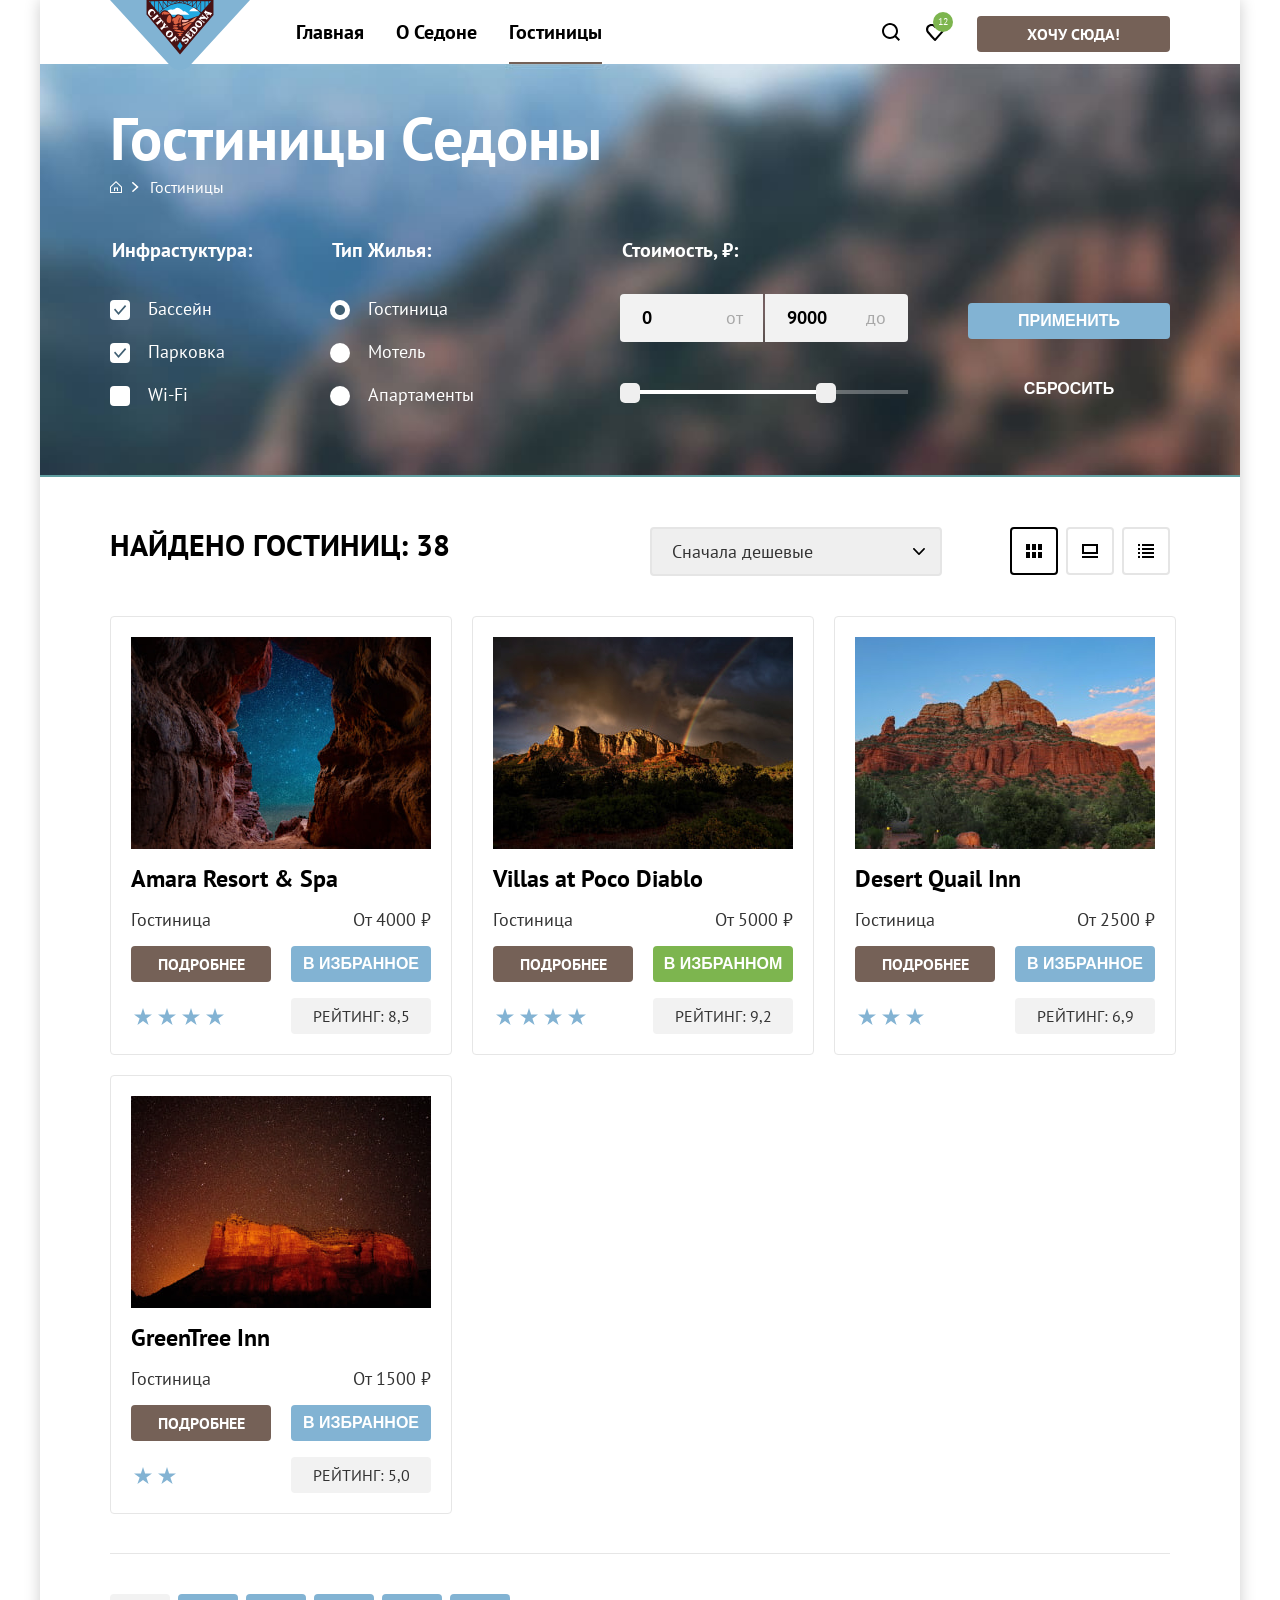
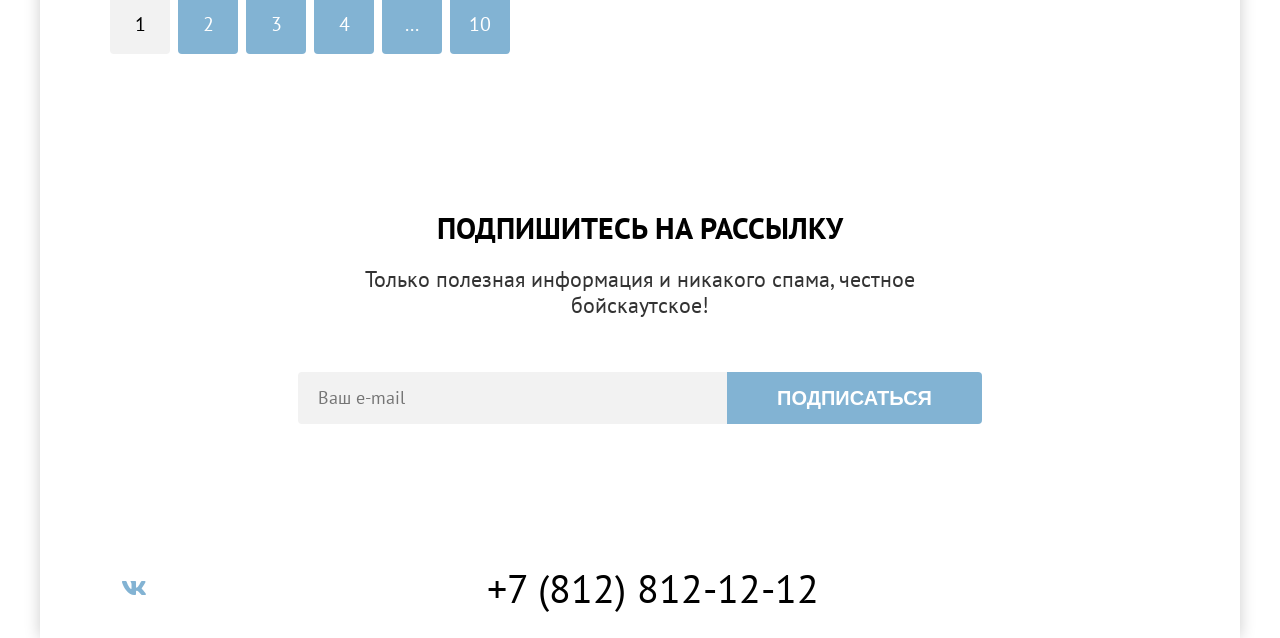
==== catalog.html @ f4a817c4 "Добавляет fav иконку" ====
<!DOCTYPE html>
<html lang="ru">

  <head>
    <meta charset="UTF-8">
    <title>Каталог гостиниц</title>
    <link rel="icon" href="favicon-32x32.png" sizes="32x32">
    <link rel="stylesheet" href="styles/styles.css">
  </head>

  <body class="page">
    <div class="page-container">
      <header class="page-header" data-test="header">
        <a class="page-header__logo-link" href="index.html">
          <img class="page-header__logo-img" src="images/logos/sedona.svg" width="140" height="70" alt="Логотип города Седона">
        </a>

        <nav class="navigation">
          <ul class="list navigation__list">
            <li class="navigation__item">
              <a class="navigation__link" href="index.html">Главная</a>
            </li>
            <li class="navigation__item">
              <a class="navigation__link" href="#">О Седоне</a>
            </li>
            <li class="navigation__item">
              <a class="navigation__link navigation__link--current" href="catalog.html" aria-current="page">Гостиницы</a>
            </li>
          </ul>

          <ul class="list navigation-user__list">
            <li class="navigation-user__item">
              <a class="navigation-user__link navigation-user__link--search" href="#">
                <span class="visually-hidden">Поиск</span>
              </a>
            </li>
            <li class="navigation-user__item">
              <a class="navigation-user__link navigation-user__link--favorites" href="#">
                <span class="visually-hidden">Гостиниц в избранном</span>
                <span class="likes-counter">12</span>
              </a>
            </li>
            <li class="navigation-user__item">
              <a class="btn" href="#">Хочу сюда!</a>
            </li>
          </ul>
        </nav>
      </header>

      <main class="main-container main-inner" data-test="main">
        <section class="hotels-filter" data-test="filter">
          <header class="inner-header">
            <h1 class="inner-header__title">Гостиницы Седоны</h1>
            <nav class="inner-header__nav breadcrumbs">
              <ol class="list breadcrumbs__list">
                <li class="breadcrumbs__item">
                  <a class="breadcrumbs__link breadcrumbs--home" href="index.html">
                    <span class="visually-hidden">Главная</span>
                  </a>
                </li>
                <li class="breadcrumbs__item">
                  <a class="breadcrumbs__link breadcrumbs--catalog">Гостиницы
                  </a>
                </li>
              </ol>
            </nav>
          </header>

          <h2 class="visually-hidden">Фильтр гостиниц</h2>
          <form class="filter-form filter" action="https://echo.htmlacademy.ru" method="get">
            <fieldset class="filter-group amenities">
              <legend class="filter-group__title">Инфрастуктура:</legend>
              <ul class="list filter-group__list">
                <li class="filter-group__item">
                  <input class="filter-group__checkbox" type="checkbox" name="pool" id="pool" checked>
                  <label class="filter-group__label" for="pool">Бассейн</label>
                </li>
                <li class="filter-group__item">
                  <input class="filter-group__checkbox" type="checkbox" name="parking" id="parking" checked>
                  <label class="filter-group__label" for="parking">Парковка</label>
                </li>
                <li class="filter-group__item">
                  <input class="filter-group__checkbox" type="checkbox" name="wi-fi" id="wi-fi">
                  <label class="filter-group__label" for="wi-fi">Wi-Fi</label>
                </li>
              </ul>
            </fieldset>
            <fieldset class="filter-group housing">
              <legend class="filter-group__title">Тип Жилья:</legend>
              <ul class="list filter-group__list">
                <li class="filter-group__item">
                  <input class="filter-group__radio" type="radio" name="housing-type" id="hotel" value="hotel" checked>
                  <label class="filter-group__label" for="hotel">Гостиница</label>
                </li>
                <li class="filter-group__item">
                  <input class="filter-group__radio" type="radio" name="housing-type" id="motel" value="motel">
                  <label class="filter-group__label" for="motel">Мотель</label>
                </li>
                <li class="filter-group__item">
                  <input class="filter-group__radio" type="radio" name="housing-type" id="apartment" value="apartment">
                  <label class="filter-group__label" for="apartment">Апартаменты</label>
                </li>
              </ul>
            </fieldset>
            <fieldset class="filter-group price">
              <legend class="filter-group__title">Стоимость, ₽:</legend>
              <div class="filter-group__control price-control">
                <div class="price-control__from price-control__field">
                  <label class="price-control__label" for="min-price">От</label>
                  <input class="price-control__input" type="number" name="min-price" id="min-price" placeholder="0" value="0">
                </div>
                <div class="price-control__to price-control__field">
                  <label class="price-control__label" for="max-price">До</label>
                  <input class="price-control__input" type="number" name="max-price" id="max-price" placeholder="9000" value="9000">
                </div>
              </div>
              <div class="price__slider slider">
                <div class="slider__range"></div>
                <button class="slider__thumb slider__thumb--min" type="button" role="slider" aria-valuemin="0" aria-valuemax="10000" aria-valuenow="0" aria-label="Минимальная цена"></button>
                <button class="slider__thumb slider__thumb--max" type="button" role="slider" aria-valuemin="0" aria-valuemax="10000" aria-valuenow="9000" aria-label="Максимальная цена"></button>
              </div>
            </fieldset>
            <div class="filter__btns">
              <button class="btn btn--secondary" type="submit">Применить</button>
              <button class="btn btn--tertiary" type="reset">Сбросить</button>
            </div>
          </form>
        </section>

        <section class="catalog" data-test="catalog">
          <div class="catalog__sort sort">
            <h2 class="section-title sort__title">Найдено гостиниц:
              <span class="sort__title-number">38</span>
            </h2>
            <select class="sort__select" name="price-select" id="price-select" aria-label="Сортировка">
              <option class="sort__option" value="min-to-max" selected>Сначала дешевые</option>
              <option class="sort__option" value="max-to-min">Сначала дорогие</option>
              <option class="sort__option" value="popular">По популярности</option>
            </select>
            <ul class="list sort__view-list">
              <li class="sort__view-item">
                <a class="sort__view-link sort__view-link--tile sort__view-link--active" href="catalog.html?view=tile" aria-current="page">
                  <span class="visually-hidden">Плитками</span>
                </a>
              </li>
              <li class="sort__view-item">
                <a class="sort__view-link sort__view-link--card" href="catalog.html?view=card">
                  <span class="visually-hidden">По одной</span>
                </a>
              </li>
              <li class="sort__view-item">
                <a class="sort__view-link sort__view-link--list" href="catalog.html?view=list">
                  <span class="visually-hidden">Списком</span>
                </a>
              </li>
            </ul>
          </div>

          <ul class="list catalog__list">
            <li class="catalog__item card">
              <a class="card__image-link" href="#" tabindex="-1">
                <img class="card__image" src="images/photos/amara-resort-and-spa.jpg" width="300" height="212" alt="Вид на звездное небо из каньона">
              </a>
              <a class="card__title-link" href="#">
                <h3 class="section-subtitle card__title">Amara Resort & Spa</h3>
              </a>
              <p class="card__housing-type">Гостиница</p>
              <p class="card__price">От 4000 ₽</p>
              <a class="btn" href="#">Подробнее</a>
              <button class="btn btn--secondary" type="button">В избранное</button>
              <p class="card__stars four-stars">
                <span class="visually-hidden">4 звезды</span>
              </p>
              <p class="card__rating btn">Рейтинг:
                <span class="card__rating-value">8,5</span>
              </p>

            </li>
            <li class="catalog__item card">
              <a class="card__image-link" href="#" tabindex="-1">
                <img class="card__image" src="images/photos/villas-at-poco-diablo.jpg" width="300" height="212" alt="Вид на каньон на фоне грозовой тучи и радуги">
              </a>
              <a class="card__title-link" href="#">
                <h3 class="section-subtitle card__title">Villas at Poco Diablo</h3>
              </a>
              <p class="card__housing-type">Гостиница</p>
              <p class="card__price">От 5000 ₽</p>
              <a class="btn" href="#">Подробнее</a>
              <button class="btn btn--fourth" type="button">В избранном</button>
              <p class="card__stars four-stars">
                <span class="visually-hidden">4 звезды</span>
              </p>
              <p class="card__rating btn">Рейтинг:
                <span class="card__rating-value">9,2</span>
              </p>

            </li>
            <li class="catalog__item card">
              <a class="card__image-link" href="#" tabindex="-1">
                <img class="card__image" src="images/photos/desert-quail-inn.jpg" width="300" height="212" alt="Вид на каньон на закате">
              </a>
              <a class="card__title-link" href="#">
                <h3 class="section-subtitle card__title">Desert Quail Inn</h3>
              </a>
              <p class="card__housing-type">Гостиница</p>
              <p class="card__price">От 2500 ₽</p>
              <a class="btn" href="#">Подробнее</a>
              <button class="btn btn--secondary" type="button">В избранное</button>
              <p class="card__stars three-stars">
                <span class="visually-hidden">3 звезды</span>
              </p>
              <p class="card__rating btn">Рейтинг:
                <span class="card__rating-value">6,9</span>
              </p>

            </li>
            <li class="catalog__item card">
              <a class="card__image-link" href="#" tabindex="-1">
                <img class="card__image" src="images/photos/greentree-inn.jpg" width="300" height="212" alt="Вид на каньон на фоне звездного неба">
              </a>
              <a class="card__title-link" href="#">
                <h3 class="section-subtitle card__title">GreenTree Inn</h3>
              </a>
              <p class="card__housing-type">Гостиница</p>
              <p class="card__price">От 1500 ₽</p>
              <a class="btn" href="#">Подробнее</a>
              <button class="btn btn--secondary" type="button">В избранное</button>
              <p class="card__stars two-stars">
                <span class="visually-hidden">2 звезды</span>
              </p>
              <p class="card__rating btn">Рейтинг:
                <span class="card__rating-value">5,0</span>
              </p>
            </li>
          </ul>

          <nav class="pagination" aria-label="Пагинация">
            <ul class="list pagination__list">
              <li class="pagination__item">
                <a class="pagination__link pagination__link--current">1</a>
              </li>
              <li class="pagination__item">
                <a class="pagination__link" href="#">2</a>
              </li>
              <li class="pagination__item">
                <a class="pagination__link" href="#">3</a>
              </li>
              <li class="pagination__item">
                <a class="pagination__link" href="#">4</a>
              </li>
              <li class="pagination__item">
                <a class="pagination__link" href="#">...</a>
              </li>
              <li class="pagination__item">
                <a class="pagination__link" href="#">10</a>
              </li>
            </ul>
          </nav>
        </section>

        <section class=" subscription" data-test="subscribe">
          <h2 class="section-title subscription__title subscription__title--inner">Подпишитесь на рассылку</h2>
          <p class="section-description subscription__description subscription__description--inner">Только полезная информация и никакого спама, честное бойскаутское!</p>
          <form class="subscription__form" action="https://echo.htmlacademy.ru/" method="post">
            <label class="visually-hidden" for="email">Введите ваш e-mail</label>
            <input class="subscription__input" type="email" name="email" id="email" placeholder="Ваш e-mail" required>
            <button class="subscription__btn btn btn--secondary" type="submit">Подписаться</button>
          </form>
        </section>
      </main>

      <footer class="page-footer" data-test="footer">
        <ul class="list socials__list">
          <li class="socials__item">
            <a class="socials__link socials__link--vk" href="https://vk.com/htmlacademy" target="_blank" rel="noopener noreferrer">
              <span class="visually-hidden">Вконтакте</span>
            </a>
          </li>
          <li class="socials__item">
            <a class="socials__link socials__link--telegram" href="https://t.me/htmlacademy" target="_blank" rel="noopener noreferrer">
              <span class="visually-hidden">Телеграм</span>
            </a>
          </li>
          <li class="socials__item">
            <a class="socials__link socials__link--youtube" href="https://www.youtube.com/user/htmlacademyru" target="_blank" rel="noopener noreferrer">
              <span class="visually-hidden">YouTube</span>
            </a>
          </li>
        </ul>

        <a class="page-footer__tel-link" href="tel:+78128121212">
          <span class="visually-hidden">Позвоните нам!</span>+7 (812) 812-12-12
        </a>

        <a class="page-footer__academy-link" href="https://htmlacademy.ru/intensive/htmlcss" target="_blank" rel="noopener noreferrer">
          <span class="visually-hidden">Сделано в html academy</span>
        </a>
      </footer>
    </div>
  </body>

</html>
---- styles/styles.css ----
@font-face {
  font-family: "PT Sans";
  src: url("../fonts/ptsans-400.woff2") format("woff2");
  font-style: normal;
  font-weight: 400;
  font-display: swap;
}

@font-face {
  font-family: "PT Sans";
  src: url("../fonts/ptsans-700.woff2") format("woff2");
  font-style: normal;
  font-weight: 700;
  font-display: swap;
}

:root {
  --font-family: "PT Sans", Arial,sans-serif;
	--texts-second: #333333;
	--texts-error: #ff5757;
	--texts-hover: #756157;
	--texts-active: rgba(117, 97, 87, 0.3);
	--texts-texts-basic: #000000;
	--texts-background-default: #ffffff;
	--texts-background-small: rgba(255, 255, 255, 0.3);
	--texts-background-hover: rgba(255, 255, 255, 0.6);
	--texts-background-active: rgba(255, 255, 255, 0.3);
	--buttons-basic: #756157;
	--buttons-second: #82b3d3;
	--buttons-select: #7db54f;
	--buttons-disabled: #e5e5e5;
	--buttons-brown-hover: #615048;
	--buttons-blue-hover: #68a2ca;
	--buttons-green-hover: #6c9e42;
	--background-basic-1: #ffffff;
	--background-basic-2: rgba(0, 0, 0, 0.3);
	--background-basic-3: #82b3d3;
	--background-second-1: rgba(131, 179, 211, 0.12);
	--background-second-2: rgba(131, 179, 211, 0.2);
	--icons-basic: #000000;
	--icons-second: #83b3d3;
	--icons-text: #7db54f;
	--icons-hover: #756157;
	--icons-active: rgba(117, 97, 87, 0.3);
	--icons-second-hover: #68a2ca;
	--icons-second-active: rgba(104, 162, 202, 0.3);
	--forms-inputs: #3f5e72;
	--forms-elements-1: #e5e5e5;
	--forms-elements-2: #f2f2f2;
}

*,
*::before,
*::after {
  box-sizing: border-box;
}

img {
  max-width: 100%;
  height: auto;
  object-fit: contain;
}

.page {
  margin: 0;
  font-family: var(--font-family);
  font-weight: 400;
  font-size: 22px;
  line-height: 26px;
  color: var(--texts-texts-basic);


}

.visually-hidden {
  position: absolute;
  width: 1px;
  height: 1px;
  padding: 0;
  margin: -1px;
  overflow: hidden;
  clip: rect(0, 0, 0, 0);
  border: 0;
}

.page-container {
  width: 1200px;
  margin: 0 auto;
  display: flex;
  flex-direction: column;
  min-height: 100vh;
  box-shadow: 0 0 15px 0 rgba(0, 0, 0, 0.2);
  background: var(--texts-background-default);
}

.main-container {
  flex-grow: 1;
}

.btn {
  border-radius: 4px;
  padding: 8px 50px;
  font-weight: 700;
  font-size: 16px;
  line-height: 20px;
  text-transform: uppercase;
  text-decoration: none;
  border: none;
  cursor: pointer;

  color: var(--texts-background-default);
  background-color: var(--texts-hover);
}

.btn--popup,
.subscription__btn {
  font-size: 20px;
  line-height: 36px;
}

.subscription__btn,
.btn--secondary {
  background-color: var(--buttons-second);
}

.btn--tertiary {
  background-color: transparent;
}

.btn--fourth {
  background-color: var(--buttons-select);
}

.card__rating {
  background-color: var(--forms-elements-2);
  font-weight: 400;
  color: var(--texts-texts-basic)
}

.list {
  margin: 0;
  padding: 0;
  list-style: none;
}

.page-header {
  padding: 0 70px;
  display: flex;
}

.page-header__logo-link {
  margin-right: 30px;
  margin-bottom: -6px;
  z-index: 1;
}

.page-header__logo-img {
  display: block;
}

.navigation {
  display: flex;
  flex-grow: 1;
}

.navigation__list {
  display: flex;
  flex-wrap: wrap;
  max-width: 550px;
}

.navigation__link {
  display: block;
  font-weight: 700;
  font-size: 20px;
  line-height: 24px;
  color: var(--texts-texts-basic);
  text-transform: capitalize;
  text-decoration: none;
  padding: 20px 16px;
  position: relative;
}

.navigation__link--current::after {
  content: "";
  display: block;
  height: 2px;
  background-color: var(--icons-hover);
  left: 16px;
  right: 16px;
  position: absolute;
  bottom: 0;
}

.navigation-user__list {
  margin-left: auto;
  display: flex;
  flex-wrap: wrap;
  align-items: center;
}

.navigation-user__link {
  display: block;
  text-decoration: none;
  min-width: 44px;
  min-height: 64px;
  padding: 22px 12px;

  background-repeat: no-repeat;
  background-position: center;
}

.navigation-user__link--search {
  background-image: url("../images/icons/search.svg");
}

.navigation-user__link--favorites {
  background-image: url("../images/icons/favorite.svg");
  position: relative;
}

.likes-counter {
  font-size: 10px;
  line-height: 10px;
  color: var(--texts-background-default);
  background-color: var(--buttons-select);
  border-radius: 50%;
  padding: 5px;

  position:absolute;
  left: 45%;
  top: 12px;
}

.navigation-user__item .btn {
  margin-left: 20px;
}

.transition-text {
  padding: 69px 0;
  max-width: 795px;
  margin: 0 auto;
}

.section-title,
.section-description,
.section-subtitle,
.section-text,
.inner-header__title {
  margin: 0
}

.transition-text__title {
  margin-bottom: 25px;
}

.hero {
  background-image: url("../images/backgrounds/hero-divider.svg"), url("../images/backgrounds/hero.jpg");
  background-repeat: no-repeat, no-repeat;
  background-position: left bottom, left top;
  background-size: 100% auto, cover;
  background-color: #5f9ea0;

  padding: 51px 0 82px;
  text-align: center;
}

.section-title {
  font-size: 30px;
  line-height: 36px;
  text-align: center;
  text-transform: uppercase;
}

.section-description {
  text-align: center;
  color: var(--texts-second);
}

.section-subtitle {
font-size: 24px;
line-height: 28px;
text-align: center;
text-transform: uppercase;
}

.advantages__list {
  display: grid;
  grid-template-columns: repeat(3, 1fr);
  grid-template-rows: repeat(3, auto);
}

.advantages__item:not(.city-img) {
  display: flex;
  flex-direction: column;
  justify-content: space-between;
  align-items:center;
  max-height: 385px;
}

.advantages__title {
  margin-bottom: 32px;
  max-width: 175px;
}

.advantages__title::after {
  content: "";
  width: 60px;
  height: 2px;
  margin: 30px auto 0;
  display: block;
  background-color: var(--background-basic-2);
}

.advantages__wrapper--wide .advantages__title::after {
  background-color: var(--texts-background-small);
}

.advantages__item--nopic:nth-child(odd) {
  background-color: var(--background-second-1);
}

.advantages__item--nopic:nth-child(even) {
  background-color: var(--background-second-2);
}

.advantages__item:not(:has(.advantages__img)) {
  padding: 103px 85px
}

.advantages__img {
  display: block;
}

.city-img {
  grid-column: 2 / span 2;
}

.devils-bridge-img {
  grid-column: 1 / span 2;
  grid-row: 3;
}

.advantages__wrapper--wide {
  color: var(--texts-background-default);
  background-color: var(--buttons-second);
}

.service__wrapper {
  margin: 0 auto;
  padding: 64px 0;
  max-width: 500px;
}

.service__title--main {
  margin-bottom: 20px;
}

.service__title {
  margin-bottom: 30px;
}

.service__list {
  display: grid;
  grid-template-columns: repeat(3, 1fr);
}

.service__item {
  padding: 80px 85px;
  min-height: 385px;
  display: flex;
  flex-direction: column;
  justify-content: end;

  background-repeat: no-repeat;
  background-position: center 80px;
}

.service__item.housing {
  background-image: url("../images/icons/advantages-housing.svg");
}

.service__item.food {
  background-image: url("../images/icons/advantages-food.svg");
}

.service__item.gifts {
  background-image: url("../images/icons/advantages-gifts.svg");
}

.service__item:nth-child(odd) {
  background-color: var(--background-second-1);
}

.service__item:nth-child(even) {
  background-color: var(--texts-background-default);
}

.hotel-search {
  padding: 96px 304px;
  text-align: center;
}

.hotel-search__title {
  margin-bottom: 20px;
}

.hotel-search__description {
  margin-bottom: 54px;
}

.section-text {
  font-size: 18px;
  line-height: 21px;
  text-align: center;
  color: var(--texts-second);
}

 .section-text--wide {
  color: var(--texts-background-default);
 }

.subscription {
  padding: 96px 258px 104px;
  text-align: center;
}

.subscription__form {
  display: flex;
  justify-content: center;
}

.subscription--index {
  background-image: url("../images/backgrounds/subscribe.jpg");
  background-repeat: no-repeat;
  background-size: cover;
  background-color: #5f9ea0;
}

.subscription__title--index,
.subscription__description--index {
  color: var(--texts-background-default);
}

.subscription__title {
  margin-bottom: 20px;
}

.subscription__description {
  margin-bottom: 54px;
}

 .subscription__input {
  font-size: 18px;
  line-height: 24px;
  width: 452px;
  background-color: var(--forms-elements-2);
  border: none;
  border-radius: 4px 0 0 4px;
  padding: 14px 20px;
  font-family: inherit;
 }

.subscription__btn {
  border-radius: 0 4px 4px 0;
}

.page-footer {
  padding: 40px 70px 30px;
  display: flex;
  justify-content: space-between;
}

.socials__list {
  display: flex;
  flex-wrap: wrap;
  max-width: 250px;
}

.socials__link {
  display: block;
  min-width: 47px;
  min-height: 40px;
  padding: 0 10px;

  background-repeat: no-repeat;
  background-position: center;
}

.socials__link--vk {
  background-image:url("../images/icons/vk.svg");
}

.socials__link--telegram {
  background-image:url("../images/icons/telegram.svg");
}

.socials__link--youtube {
  background-image:url("../images/icons/youtube.svg");
}

 .page-footer__tel-link {
  font-size: 40px;
  line-height: 40px;
  text-align: center;
  text-transform: uppercase;
  text-decoration: none;
  color: var(--texts-texts-basic);
 }

.page-footer__academy-link {
  background-image: url("../images/logos/academy.svg");
  width: 115px;
  height: 33px;
  align-self: center;
}

.hotels-filter {
  background-color: #5f9ea0;
  background-image: url("../images/backgrounds/filter.jpg");
  background-repeat: no-repeat;
  background-size: cover;
  background-position: left -2px;

  padding: 35px 70px 70px;
}

.inner-header {
  margin-bottom: 40px;
}

 .inner-header__title {
  font-size: 60px;
  line-height: 78px;
  color: var(--texts-background-default);
 }

 .breadcrumbs__list {
  font-size: 16px;
  line-height: 21px;
  color: var(--texts-background-default);
  display: flex;
  flex-wrap: wrap;
  gap: 10px;
 }

.breadcrumbs__item:not(:last-child) {
  position: relative;
  padding-right: 18px;
}

.breadcrumbs--home {
  display: inline-block;
  width: 12px;
  height: 12px;
  background-image: url("../images/icons/breadcrumbs-home.svg");
  background-repeat: no-repeat;
  background-position: left center;
}

.breadcrumbs__item:not(:last-child)::after {
  content: "";
  position: absolute;
  width: 8px;
  height: 20px;
  background-image: url("../images/icons/breadcrumbs-arrow.svg");
  background-repeat: no-repeat;
  background-position: left center;
  right: 0;
}

 .filter-form {
  color: var(--texts-background-default);

  display: flex;
 }

.filter-group {
  margin: 0;
  padding: 0;
  min-width: 150px;
  margin-right: 70px;
  border: none;
}

.filter-group.housing {
  margin-right: 140px;
}

 .filter-group__title {
  font-size: 20px;
  font-weight: 700;
  line-height: 24px;
  text-transform: capitalize;
  margin-bottom: 32px;
 }

.filter-group__item:not(:last-child) {
  margin-bottom: 16px;
}

.filter-group__checkbox,
.filter-group__radio {
  margin: 1.5px 12px 1.5px 0;
  appearance: none;
  width: 20px;
  height: 20px;
  background-color: var(--texts-background-default);
  display: inline-block;
  vertical-align: middle;
  background-repeat: no-repeat;
  background-position: center;
}


.filter-group__checkbox {
  border-radius: 4px;
}

.filter-group__radio {
  border-radius: 50%;
}

.filter-group__checkbox:checked {
  background-image: url("../images/icons/checkbox-tick.svg");
}

.filter-group__radio:checked {
  background-image: url("../images/icons/radio-tick.svg");
}

 .filter-group__label {
  font-size: 18px;
  line-height: 23px;
 }

.filter-group.price {
  width: 288px;
}

.price-control {
  display: grid;
  grid-template-columns: 143px 143px;
  margin-bottom: 48px;
}

.price-control__field {
  position: relative;
}

 .price-control__label {
  position: absolute;
  top: 12px;
  right: 20px;
  color: var(--texts-texts-basic);
  font-size: 18px;
  line-height: 24px;
  text-align: right;
  opacity: 0.3;
  text-transform: lowercase;
 }

 .price-control__input {
  display: block;
  width: 143px;
  padding: 12px 22px;
  font-size: 18px;
  line-height: 24px;
  font-weight: 700;
  background-color: var(--forms-elements-2);
  border: none;
  font-family: inherit;

  -moz-appearance: textfield;
 }

.price-control__input::-webkit-outer-spin-button,
.price-control__input::-webkit-inner-spin-button {
  -webkit-appearance: none;
  margin: 0;
}

.price-control__to {
  margin-left: 2px;
}

.price-control__from .price-control__input {
  border-radius: 4px 0 0 4px;
}

.price-control__to .price-control__input {
  border-radius: 0 4px 4px 0;
}

.slider {
  position: relative;
  width: 288px;
  height: 4px;
  background-color: var(--texts-background-small);
}

.slider__range {
  position: absolute;
  height: 4px;
  background-color: var(--texts-background-default);
  z-index: 1;
  width: 206px;
  left: 10px;
}

.slider__thumb {
  position: absolute;
  width: 20px;
  height: 20px;
  border-radius: 5px;
  z-index: 2;
  border: none;
}

.slider__thumb--max {
  right: 25%;
  top: -7px;
}

.slider__thumb--min {
  top: -7px;
}

.filter__btns {
  display: flex;
  flex-direction: column;
  gap: 32px;
  justify-content: end;

}

.catalog {
  padding: 50px 70px 60px;
}

.catalog__sort {
  margin-bottom: 40px;
}

.sort {
  display: flex;
}

.sort__title {
  margin-right: 200px;
}

.sort__select {
  appearance: none;
  width: 292px;
  height: 49px;
  padding: 12px 20px;
  border-radius: 4px;
  border: 2px solid var(--buttons-disabled);
  font-family: inherit;

  background-image: url("../images/icons/select-arrow.svg");
  background-repeat: no-repeat;
  background-position: right 15px center;
  cursor: pointer;
}

.sort__option {
  font-family: var(--font-family);
  color: var(--texts-second);
}

.sort__view-list {
  display: flex;
  flex-wrap: wrap;
  gap: 8px;
  margin-left: auto;
}

.sort__view-link {
  display: block;
  width: 48px;
  height: 48px;
  padding: 14px 12px;
  border-radius: 4px;
  background-repeat: no-repeat;
  background-position: center;
  border: 2px solid var(--forms-elements-1);
}

.sort__view-link--active {
  border-color: var(--texts-texts-basic);
  cursor: default;
}

.sort__view-link--tile {
  background-image: url("../images/icons/tile-view.svg");
}

.sort__view-link--card {
  background-image: url("../images/icons/card-view.svg");
}

.sort__view-link--list {
  background-image: url("../images/icons/list-view.svg");
}

.catalog__list {
  position: relative;
  display: grid;
  grid-template-columns: repeat(3, 1fr);
  gap: 20px;
  margin-bottom: 80px;
}

.catalog__list::after {
  content: "";
  position:absolute;
  display: block;
  width: 100%;
  height: 1px;
  background-color: #e6e6e6;
  bottom: -40px;
}

 .sort__select {
  font-size: 18px;
  line-height: 21px;
  color: var(--texts-second);
 }


 .card {
  border: 1px solid #e6e6e6;
  border-radius: 4px;
  padding: 20px;

  display: grid;
  grid-template-columns: 140px 140px;
  grid-template-rows: 212px 1fr repeat(3, min-content);
  gap: 16px 20px;
 }

.card__image-link {
  grid-column: 1 / -1;
}

.card__image {
  display: block;
}

 .card__title-link {
  color: var(--texts-texts-basic);
  text-decoration: none;
  grid-column: 1 / -1;
 }

 .card__title {
  text-align: left;
  text-transform: none;
 }

.card__housing-type,
.card__price {
  margin: 0;
  font-size: 18px;
  line-height: 21px;
  color: var(--texts-second);
}

.card__price {
  text-align: right;
}

.card .btn {
  padding: 8px 10px;
  text-align: center;
  vertical-align: middle;
}

.card__stars,
.card__rating {
  margin: 0;
}

.card__stars {
  background-image: url("../images/icons/star.svg");
  background-repeat: repeat-x;
  background-position: left center;
  background-size: 24px 17px;
}

.one-star {
  width: 25px;
}

.two-stars {
  width: 50px;
}

.three-stars {
  width: 73px;
}

.four-stars {
  width: 95px;
}

.five-stars {
  width: 120px;
}

.card__rating {
  color: var(--texts-second);
}

.pagination__list {
  display: flex;
  flex-wrap: wrap;
  gap: 8px;
}

 .pagination__link {
  display: block;
  padding: 12px;
  text-align: center;
  min-width: 60px;
  height: 60px;
  border-radius: 4px;
  font-size: 20px;
  line-height: 36px;
  text-transform: uppercase;
  text-decoration: none;
  color: var(--texts-background-default);
  background-color: var(--buttons-second);
 }

 .pagination__link--current {
  color: var(--texts-texts-basic);
  background-color: var(--forms-elements-2);
 }
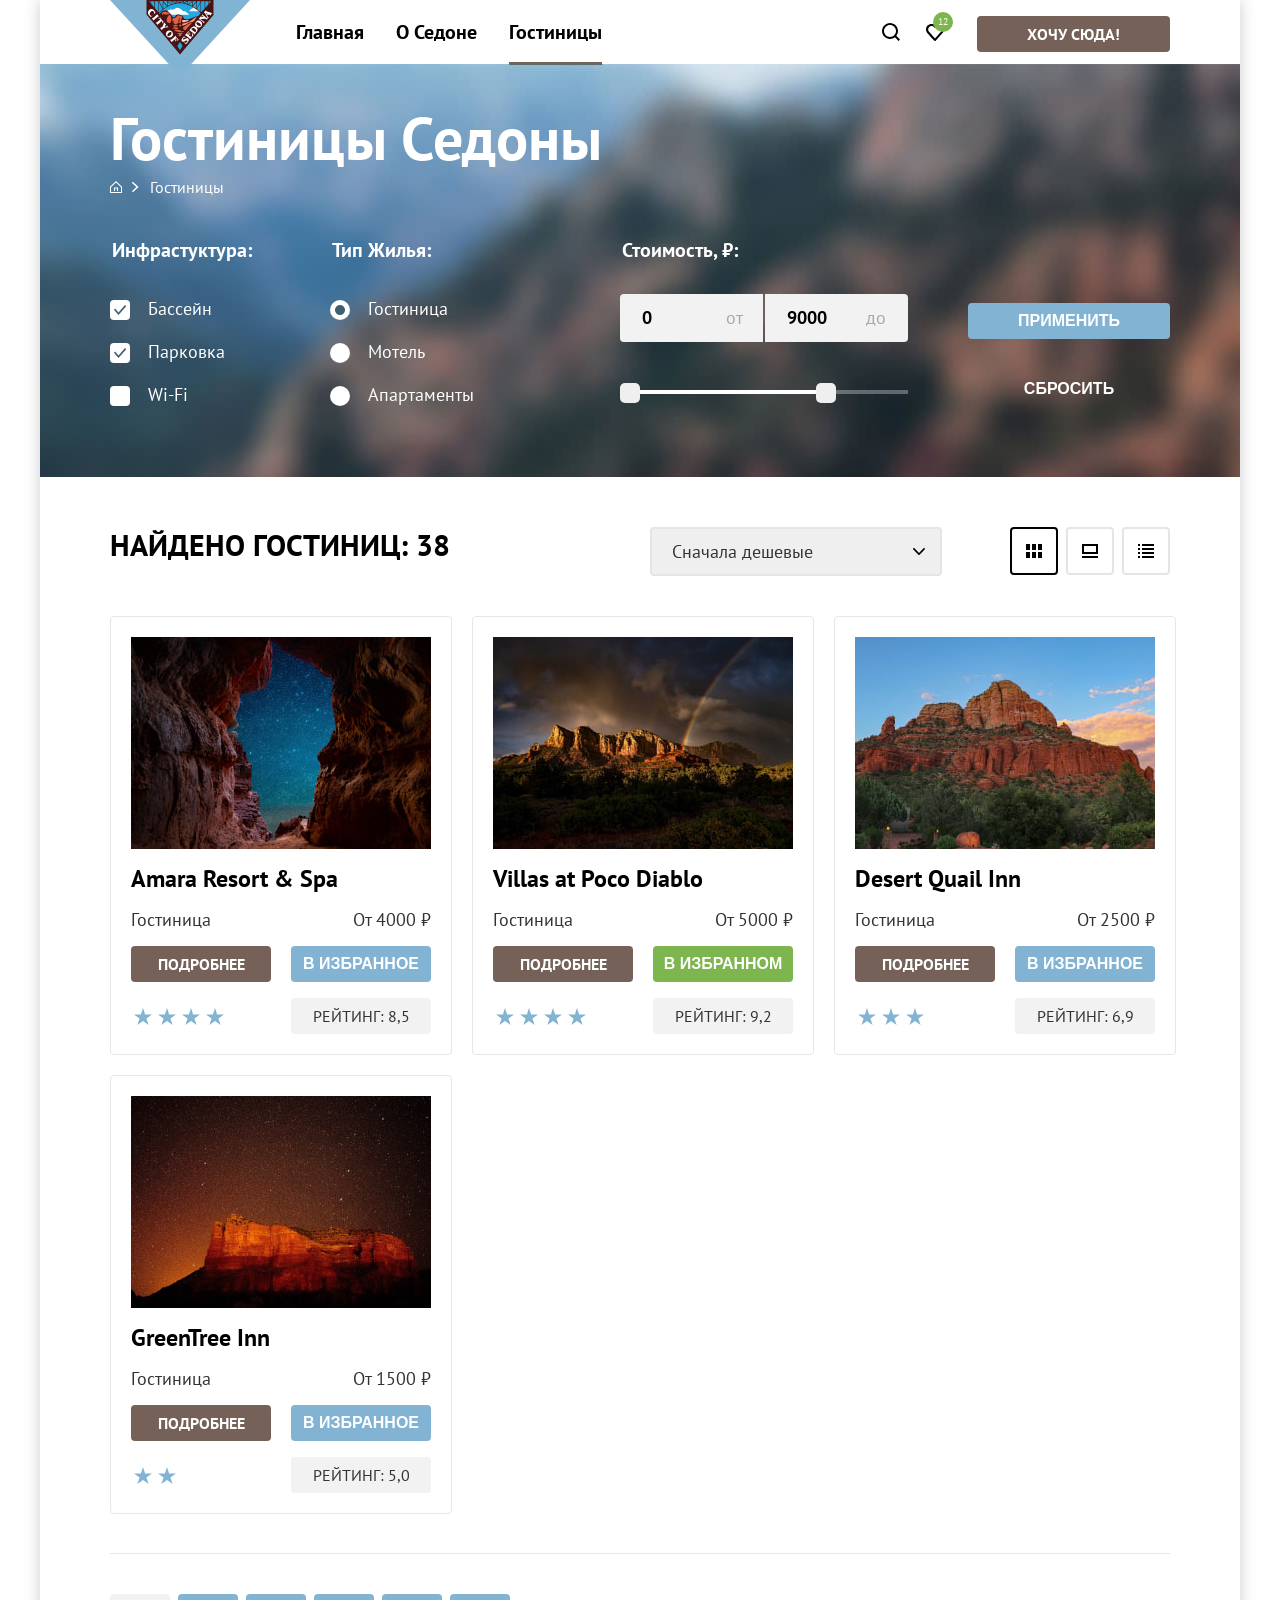
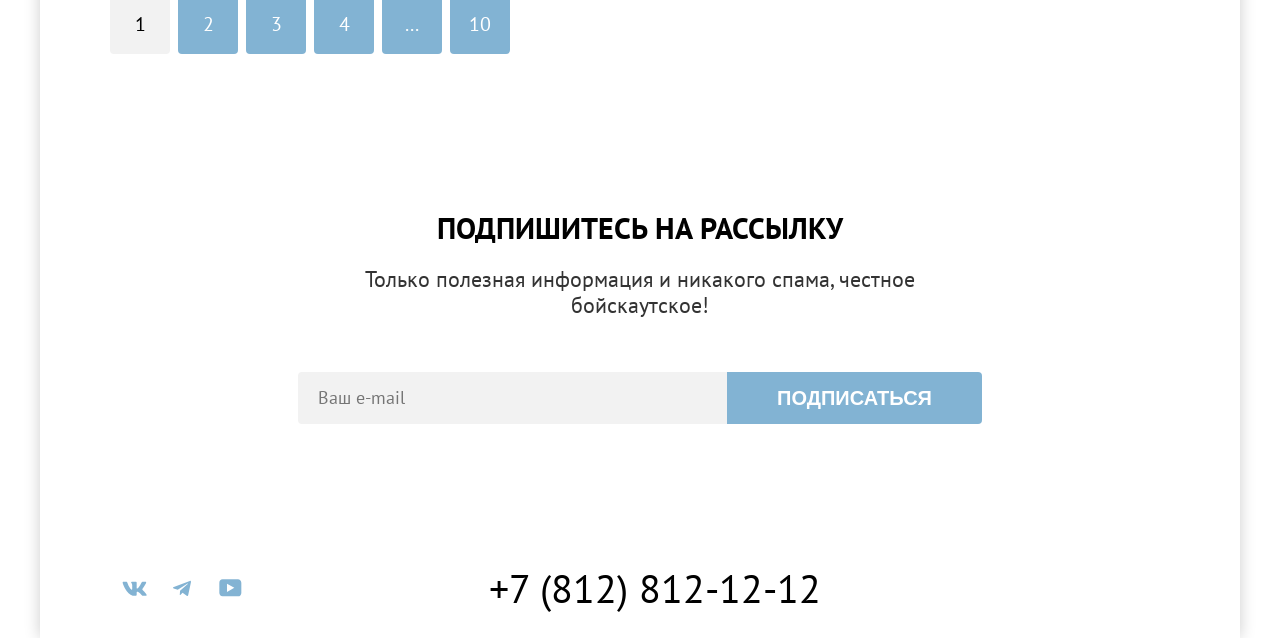
==== commit 0cc90035: "Добавляет состояния для интерактивных элементов" ====
--- a/catalog.html
+++ b/catalog.html
@@ -41,7 +41,7 @@
               </a>
             </li>
             <li class="navigation-user__item">
-              <a class="btn" href="#">Хочу сюда!</a>
+              <a class="btn navigation-user__btn" href="#">Хочу сюда!</a>
             </li>
           </ul>
         </nav>
@@ -59,7 +59,7 @@
                   </a>
                 </li>
                 <li class="breadcrumbs__item">
-                  <a class="breadcrumbs__link breadcrumbs--catalog">Гостиницы
+                  <a class="breadcrumbs__link breadcrumbs--catalog" aria-current="page">Гостиницы
                   </a>
                 </li>
               </ol>
@@ -166,7 +166,7 @@
               </a>
               <p class="card__housing-type">Гостиница</p>
               <p class="card__price">От 4000 ₽</p>
-              <a class="btn" href="#">Подробнее</a>
+              <a class="btn btn--more" href="#">Подробнее</a>
               <button class="btn btn--secondary" type="button">В избранное</button>
               <p class="card__stars four-stars">
                 <span class="visually-hidden">4 звезды</span>
@@ -185,7 +185,7 @@
               </a>
               <p class="card__housing-type">Гостиница</p>
               <p class="card__price">От 5000 ₽</p>
-              <a class="btn" href="#">Подробнее</a>
+              <a class="btn btn--more" href="#">Подробнее</a>
               <button class="btn btn--fourth" type="button">В избранном</button>
               <p class="card__stars four-stars">
                 <span class="visually-hidden">4 звезды</span>
@@ -204,7 +204,7 @@
               </a>
               <p class="card__housing-type">Гостиница</p>
               <p class="card__price">От 2500 ₽</p>
-              <a class="btn" href="#">Подробнее</a>
+              <a class="btn btn--more" href="#">Подробнее</a>
               <button class="btn btn--secondary" type="button">В избранное</button>
               <p class="card__stars three-stars">
                 <span class="visually-hidden">3 звезды</span>
@@ -223,7 +223,7 @@
               </a>
               <p class="card__housing-type">Гостиница</p>
               <p class="card__price">От 1500 ₽</p>
-              <a class="btn" href="#">Подробнее</a>
+              <a class="btn btn--more" href="#">Подробнее</a>
               <button class="btn btn--secondary" type="button">В избранное</button>
               <p class="card__stars two-stars">
                 <span class="visually-hidden">2 звезды</span>
--- a/styles/styles.css
+++ b/styles/styles.css
@@ -224,7 +224,7 @@
   line-height: 10px;
   color: var(--texts-background-default);
   background-color: var(--buttons-select);
-  border-radius: 50%;
+  border-radius: 100vh;
   padding: 5px;
 
   position:absolute;
@@ -461,6 +461,13 @@
   font-family: inherit;
  }
 
+ .subscription__input:not(:disabled):hover,
+ .price-control__input:not(:disabled):hover,
+ .subscription__input:not(:disabled):focus-visible,
+ .price-control__input:not(:disabled):focus-visible {
+  background-color: #e6e6e6;
+ }
+
 .subscription__btn {
   border-radius: 0 4px 4px 0;
 }
@@ -469,6 +476,7 @@
   padding: 40px 70px 30px;
   display: flex;
   justify-content: space-between;
+  align-items: center;
 }
 
 .socials__list {
@@ -477,26 +485,35 @@
   max-width: 250px;
 }
 
-.socials__link {
-  display: block;
-  min-width: 47px;
-  min-height: 40px;
-  padding: 0 10px;
-
-  background-repeat: no-repeat;
-  background-position: center;
-}
-
-.socials__link--vk {
-  background-image:url("../images/icons/vk.svg");
-}
-
-.socials__link--telegram {
-  background-image:url("../images/icons/telegram.svg");
-}
-
-.socials__link--youtube {
-  background-image:url("../images/icons/youtube.svg");
+.socials__link::after {
+  content: "";
+  display: block;
+  width: 48px;
+  height: 40px;
+  mask-position: center center;
+  mask-repeat: no-repeat;
+  background-color: var(--icons-second);
+}
+
+.socials__link:hover::after,
+.socials__link:focus-visible::after {
+  background-color: var(--buttons-blue-hover);
+}
+
+.socials__link:active::after {
+  background-color: var(--icons-second-active);
+}
+
+.socials__link--vk::after {
+  mask-image: url("../images/icons/vk.svg");
+}
+
+.socials__link--telegram::after {
+  mask-image: url("../images/icons/telegram.svg");
+}
+
+.socials__link--youtube::after {
+  mask-image: url("../images/icons/youtube.svg");
 }
 
  .page-footer__tel-link {
@@ -508,11 +525,33 @@
   color: var(--texts-texts-basic);
  }
 
-.page-footer__academy-link {
-  background-image: url("../images/logos/academy.svg");
+.page-footer__tel-link:hover,
+.page-footer__tel-link:focus-visible {
+  color: var(--texts-hover);
+}
+
+.page-footer__tel-link:active {
+  color: var(--texts-active);
+}
+
+.page-footer__academy-link::after {
+  content: "";
+  mask-image: url("../images/logos/academy.svg");
+  mask-repeat: no-repeat;
+  mask-position: center;
+  display: block;
   width: 115px;
   height: 33px;
-  align-self: center;
+  background-color: var(--texts-texts-basic);
+}
+
+.page-footer__academy-link:hover::after,
+.page-footer__academy-link:focus-visible::after {
+  background-color: var(--texts-hover);
+}
+
+.page-footer__academy-link:active::after {
+  background-color: var(--texts-active);
 }
 
 .hotels-filter {
@@ -520,7 +559,7 @@
   background-image: url("../images/backgrounds/filter.jpg");
   background-repeat: no-repeat;
   background-size: cover;
-  background-position: left -2px;
+  background-position: left top;
 
   padding: 35px 70px 70px;
 }
@@ -939,3 +978,155 @@
   color: var(--texts-texts-basic);
   background-color: var(--forms-elements-2);
  }
+
+.page-header__logo-link:not(:disabled):hover,
+.navigation__link:not(.navigation__link--current):not(:disabled):hover,
+.navigation-user__link:not(:disabled):hover {
+  opacity: 0.7;
+}
+
+.page-header__logo-link:not(:disabled):active,
+.navigation__link:not(.navigation__link--current):not(:disabled):active,
+.navigation-user__link:not(:disabled):active {
+  opacity: 0.3;
+}
+
+.page-header__logo-link:not(:disabled):focus-visible,
+.navigation__link:not(.navigation__link--current):not(:disabled):focus-visible,
+.navigation-user__link:not(:disabled):focus-visible {
+  opacity: 0.7;
+}
+
+.navigation-user__btn:not(.btn--disabled):hover,
+.btn--popup:not(:disabled):hover,
+.btn--more:not(.btn--disabled):hover {
+   background-color: var(--buttons-brown-hover);
+}
+
+.navigation-user__btn:not(.btn--disabled):active,
+.btn--popup:not(:disabled):active,
+.btn--more:not(.btn--disabled):active {
+   color: var(--texts-background-small);
+}
+
+.navigation-user__btn:not(.btn--disabled):focus-visible,
+.btn--popup:not(:disabled):focus-visible,
+.btn--more:not(.btn--disabled):focus-visible {
+   background-color: var(--buttons-brown-hover);
+}
+
+.btn:disabled,
+.btn.btn--disabled {
+  background-color: var(--buttons-disabled);
+  cursor: not-allowed;
+}
+
+.btn.btn--tertiary:disabled {
+  background-color: transparent;
+  opacity: 0.1;
+}
+
+.subscription__btn:not(:disabled):hover,
+.btn--secondary:not(.btn--disabled):hover,
+.subscription__btn:not(:disabled):focus-visible,
+.btn--secondary:not(.btn--disabled):focus-visible {
+  background-color: var(--buttons-blue-hover);
+}
+
+.subscription__btn:not(:disabled):active,
+.btn--secondary:not(.btn--disabled):active,
+.pagination__link:not(.pagination__link--current):not(.btn--disabled):active,
+.btn--fourth:not(.btn--disabled):active {
+  color: var(--texts-background-small);
+}
+
+.pagination__link:not(.pagination__link--current):not(.btn--disabled):hover,
+.pagination__link:not(.pagination__link--current):not(.btn--disabled):focus-visible {
+  background-color: var(--buttons-blue-hover);
+  outline: 1px solid var(--buttons-second);
+}
+
+.btn--fourth:not(.btn--disabled):hover,
+.btn--fourth:not(.btn--disabled):focus-visible {
+  background-color: var(--buttons-green-hover);
+}
+
+.btn--tertiary:not(:disabled):hover {
+  color: var(--texts-background-hover);
+}
+
+.btn--tertiary:not(:disabled):active {
+  color: var(--texts-background-small);
+}
+
+.card__title-link:hover,
+.card__title-link:focus-visible {
+  opacity: 0.6;
+}
+
+.card__title-link:active {
+  opacity: 0.3;
+}
+
+.card__image-link:hover,
+.card__image-link:focus-visible {
+  scale: 1.03;
+}
+
+.card__image-link:active {
+  scale: 1.05;
+}
+
+.sort__select:hover,
+.sort__select:focus-visible {
+  border-color: var(--buttons-blue-hover);
+}
+
+.sort__select:disabled {
+  cursor: not-allowed;
+  border-color: var(--background-basic-2);
+  color: var(--background-basic-2);
+}
+
+.sort__view-link:hover {
+  border-color: var(--texts-texts-basic);
+}
+
+.sort__view-link:focus-visible {
+  border-color: var(--buttons-blue-hover);
+}
+
+.sort__view-link:active {
+  border-color: var(--texts-texts-basic);
+}
+
+.breadcrumbs__link:not([aria-current="page"]):hover {
+  color: var(--texts-background-hover);
+}
+
+.breadcrumbs__link:not([aria-current="page"]):active {
+  color: var(--texts-background-small);
+}
+
+.filter-group__item:has(.filter-group__checkbox:hover, .filter-group__radio:hover, .filter-group__label:hover) {
+  opacity: 0.6;
+}
+
+.filter-group__item:has(.filter-group__checkbox:active, .filter-group__radio:active, .filter-group__label:active) {
+  opacity: 0.3;
+}
+
+.slider__thumb:not(:disabled):hover {
+  box-shadow: 0 4px 10px 0 rgba(0, 0, 0, 0.25);
+  cursor: pointer;
+}
+
+.slider__thumb:not(:disabled):focus-visible {
+  box-shadow: 0 4px 10px 0 rgba(0, 0, 0, 0.25);
+  outline: 3px solid var(--icons-second);
+}
+
+.slider__thumb:not(:disabled):active {
+  box-shadow: 0 7px 15px 0 rgba(0, 0, 0, 0.4);
+  outline: 2px solid var(--icons-second);
+}
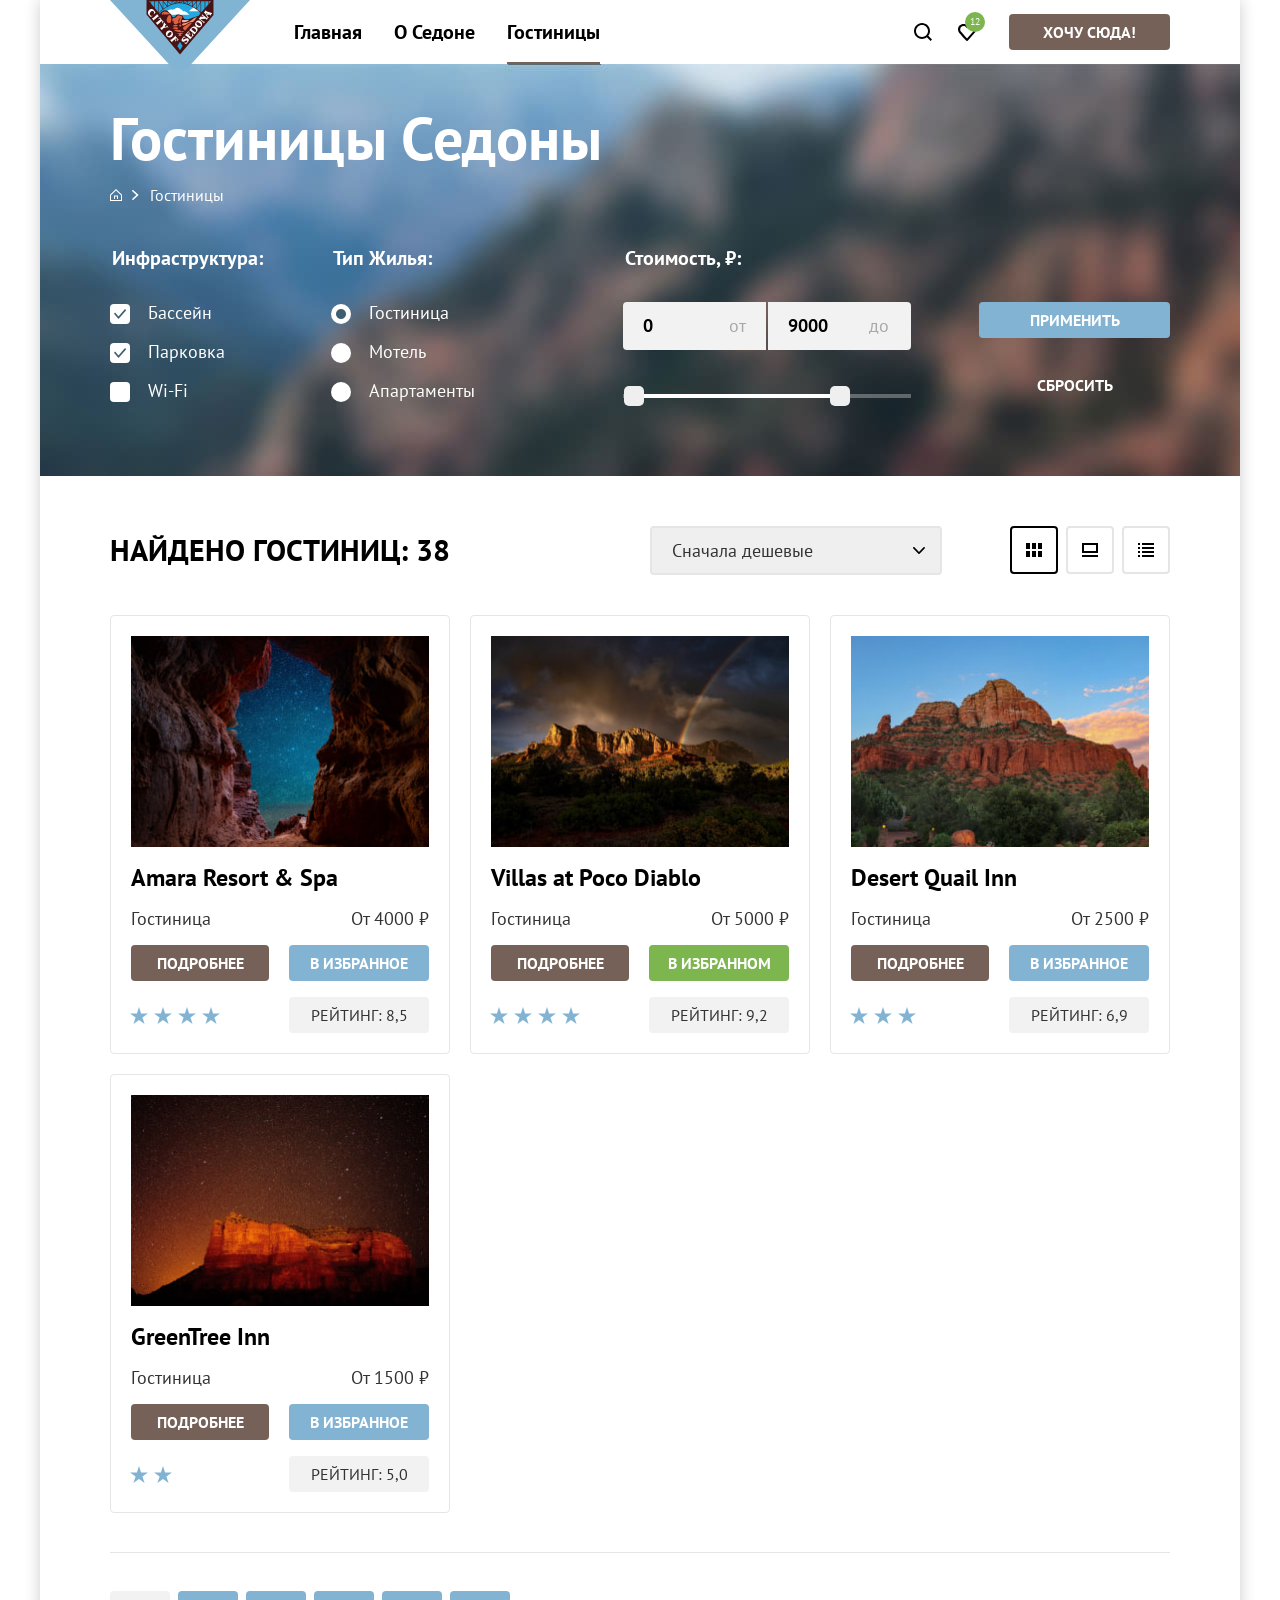
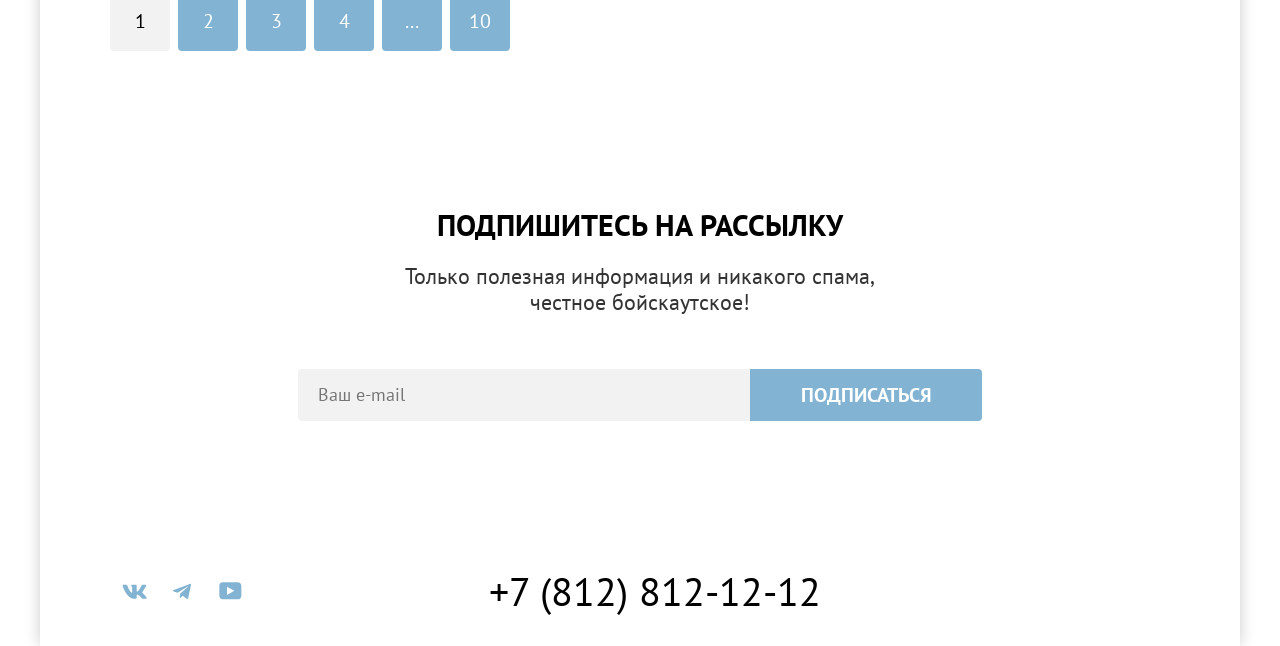
==== commit 260014c6: "Выравнивает страницы по pixel perfect" ====
--- a/catalog.html
+++ b/catalog.html
@@ -2,7 +2,7 @@
 <html lang="ru">
 
   <head>
-    <meta charset="UTF-8">
+    <meta charset="utf-8">
     <title>Каталог гостиниц</title>
     <link rel="icon" href="favicon-32x32.png" sizes="32x32">
     <link rel="stylesheet" href="styles/styles.css">
@@ -40,7 +40,7 @@
                 <span class="likes-counter">12</span>
               </a>
             </li>
-            <li class="navigation-user__item">
+            <li class="navigation-user__item navigation-user__item--btn">
               <a class="btn navigation-user__btn" href="#">Хочу сюда!</a>
             </li>
           </ul>
@@ -69,7 +69,7 @@
           <h2 class="visually-hidden">Фильтр гостиниц</h2>
           <form class="filter-form filter" action="https://echo.htmlacademy.ru" method="get">
             <fieldset class="filter-group amenities">
-              <legend class="filter-group__title">Инфрастуктура:</legend>
+              <legend class="filter-group__title">Инфраструктура:</legend>
               <ul class="list filter-group__list">
                 <li class="filter-group__item">
                   <input class="filter-group__checkbox" type="checkbox" name="pool" id="pool" checked>
@@ -85,7 +85,7 @@
                 </li>
               </ul>
             </fieldset>
-            <fieldset class="filter-group housing">
+            <fieldset class="filter-group filter-group--housing">
               <legend class="filter-group__title">Тип Жилья:</legend>
               <ul class="list filter-group__list">
                 <li class="filter-group__item">
@@ -102,7 +102,7 @@
                 </li>
               </ul>
             </fieldset>
-            <fieldset class="filter-group price">
+            <fieldset class="filter-group filter-group--price">
               <legend class="filter-group__title">Стоимость, ₽:</legend>
               <div class="filter-group__control price-control">
                 <div class="price-control__from price-control__field">
@@ -260,7 +260,7 @@
 
         <section class=" subscription" data-test="subscribe">
           <h2 class="section-title subscription__title subscription__title--inner">Подпишитесь на рассылку</h2>
-          <p class="section-description subscription__description subscription__description--inner">Только полезная информация и никакого спама, честное бойскаутское!</p>
+          <p class="section-description subscription__description subscription__description--inner">Только полезная информация и никакого спама,<br> честное бойскаутское!</p>
           <form class="subscription__form" action="https://echo.htmlacademy.ru/" method="post">
             <label class="visually-hidden" for="email">Введите ваш e-mail</label>
             <input class="subscription__input" type="email" name="email" id="email" placeholder="Ваш e-mail" required>
--- a/styles/styles.css
+++ b/styles/styles.css
@@ -99,7 +99,8 @@
 
 .btn {
   border-radius: 4px;
-  padding: 8px 50px;
+  padding: 8px 34px;
+  font-family: var(--font-family);
   font-weight: 700;
   font-size: 16px;
   line-height: 20px;
@@ -118,6 +119,14 @@
   line-height: 36px;
 }
 
+.btn--popup {
+  min-width: 376px;
+}
+
+.subscription__btn {
+  min-width: 232px;
+}
+
 .subscription__btn,
 .btn--secondary {
   background-color: var(--buttons-second);
@@ -149,7 +158,7 @@
 }
 
 .page-header__logo-link {
-  margin-right: 30px;
+  margin-right: 28px;
   margin-bottom: -6px;
   z-index: 1;
 }
@@ -199,6 +208,10 @@
   align-items: center;
 }
 
+.navigation-user__item--btn {
+  margin-top: -5px;
+}
+
 .navigation-user__link {
   display: block;
   text-decoration: none;
@@ -237,7 +250,7 @@
 }
 
 .transition-text {
-  padding: 69px 0;
+  padding: 69px 0 90px;
   max-width: 795px;
   margin: 0 auto;
 }
@@ -261,7 +274,7 @@
   background-size: 100% auto, cover;
   background-color: #5f9ea0;
 
-  padding: 51px 0 82px;
+  padding: 51px 0 77px;
   text-align: center;
 }
 
@@ -290,17 +303,47 @@
   grid-template-rows: repeat(3, auto);
 }
 
-.advantages__item:not(.city-img) {
+.advantages__item:not(.advantages__wrapper--wide) {
   display: flex;
   flex-direction: column;
   justify-content: space-between;
   align-items:center;
   max-height: 385px;
+  padding: 113px 85px;
+}
+
+.advantages__wrapper--wide {
+  grid-column: 1 / -1;
+  display: grid;
+  grid-template-columns: repeat(3, 1fr);
+}
+
+.advantages--wide {
+  grid-column: span 1;
+  display: flex;
+  flex-direction: column;
+  justify-content: center;
+  align-items: center;
+  padding: 0 40px;
+  text-align: center;
+  color: var(--texts-background-default);
+  background-color: var(--buttons-second);
+}
+
+.advantages__wrapper--wide .advantages__img {
+  grid-column: span 2;
+  width: 100%;
+  height: 100%;
+  object-fit: cover;
 }
 
 .advantages__title {
-  margin-bottom: 32px;
+  margin-bottom: 29px;
   max-width: 175px;
+}
+
+.advantages__title--wide {
+  max-width: 172px;
 }
 
 .advantages__title::after {
@@ -324,26 +367,15 @@
   background-color: var(--background-second-2);
 }
 
-.advantages__item:not(:has(.advantages__img)) {
-  padding: 103px 85px
-}
-
 .advantages__img {
   display: block;
-}
-
-.city-img {
-  grid-column: 2 / span 2;
-}
-
-.devils-bridge-img {
-  grid-column: 1 / span 2;
-  grid-row: 3;
 }
 
 .advantages__wrapper--wide {
   color: var(--texts-background-default);
   background-color: var(--buttons-second);
+  grid-column: 1 / -1;
+  flex-direction: row;
 }
 
 .service__wrapper {
@@ -376,15 +408,15 @@
   background-position: center 80px;
 }
 
-.service__item.housing {
+.service__item--housing {
   background-image: url("../images/icons/advantages-housing.svg");
 }
 
-.service__item.food {
+.service__item--food {
   background-image: url("../images/icons/advantages-food.svg");
 }
 
-.service__item.gifts {
+.service__item--gifts {
   background-image: url("../images/icons/advantages-gifts.svg");
 }
 
@@ -418,6 +450,7 @@
 
  .section-text--wide {
   color: var(--texts-background-default);
+  max-width: 240px;
  }
 
 .subscription {
@@ -473,7 +506,7 @@
 }
 
 .page-footer {
-  padding: 40px 70px 30px;
+  padding: 46px 70px 35px;
   display: flex;
   justify-content: space-between;
   align-items: center;
@@ -561,7 +594,7 @@
   background-size: cover;
   background-position: left top;
 
-  padding: 35px 70px 70px;
+  padding: 35px 70px 73px;
 }
 
 .inner-header {
@@ -572,6 +605,7 @@
   font-size: 60px;
   line-height: 78px;
   color: var(--texts-background-default);
+  margin-bottom: 8px;
  }
 
  .breadcrumbs__list {
@@ -618,12 +652,12 @@
   margin: 0;
   padding: 0;
   min-width: 150px;
-  margin-right: 70px;
+  margin-right: 66px;
   border: none;
 }
 
-.filter-group.housing {
-  margin-right: 140px;
+.filter-group--housing {
+  margin-right: 142px;
 }
 
  .filter-group__title {
@@ -631,11 +665,15 @@
   font-weight: 700;
   line-height: 24px;
   text-transform: capitalize;
+  margin-bottom: 28px;
+ }
+
+.filter-group--price .filter-group__title {
   margin-bottom: 32px;
- }
+}
 
 .filter-group__item:not(:last-child) {
-  margin-bottom: 16px;
+  margin-bottom: 12px;
 }
 
 .filter-group__checkbox,
@@ -673,14 +711,14 @@
   line-height: 23px;
  }
 
-.filter-group.price {
+.filter-group--price {
   width: 288px;
 }
 
 .price-control {
   display: grid;
   grid-template-columns: 143px 143px;
-  margin-bottom: 48px;
+  margin-bottom: 44px;
 }
 
 .price-control__field {
@@ -702,7 +740,7 @@
  .price-control__input {
   display: block;
   width: 143px;
-  padding: 12px 22px;
+  padding: 12px 20px;
   font-size: 18px;
   line-height: 24px;
   font-weight: 700;
@@ -757,20 +795,25 @@
 }
 
 .slider__thumb--max {
-  right: 25%;
-  top: -7px;
+  right: 61px;
+  top: -8px;
 }
 
 .slider__thumb--min {
-  top: -7px;
+  left: 1px;
+  top: -8px;
 }
 
 .filter__btns {
   display: flex;
   flex-direction: column;
-  gap: 32px;
+  gap: 29px;
   justify-content: end;
-
+  margin-left: auto;
+}
+
+.filter__btns .btn--secondary {
+  min-width: 191px;
 }
 
 .catalog {
@@ -786,17 +829,22 @@
 }
 
 .sort__title {
+  margin-top: 6px;
   margin-right: 200px;
 }
 
 .sort__select {
+  font-family: inherit;
+  font-size: 18px;
+  line-height: 21px;
+  color: var(--texts-second);
   appearance: none;
+
   width: 292px;
   height: 49px;
   padding: 12px 20px;
   border-radius: 4px;
   border: 2px solid var(--buttons-disabled);
-  font-family: inherit;
 
   background-image: url("../images/icons/select-arrow.svg");
   background-repeat: no-repeat;
@@ -849,7 +897,7 @@
   display: grid;
   grid-template-columns: repeat(3, 1fr);
   gap: 20px;
-  margin-bottom: 80px;
+  margin-bottom: 78px;
 }
 
 .catalog__list::after {
@@ -862,20 +910,13 @@
   bottom: -40px;
 }
 
- .sort__select {
-  font-size: 18px;
-  line-height: 21px;
-  color: var(--texts-second);
- }
-
-
  .card {
   border: 1px solid #e6e6e6;
   border-radius: 4px;
   padding: 20px;
 
   display: grid;
-  grid-template-columns: 140px 140px;
+  grid-template-columns: 138px 140px;
   grid-template-rows: 212px 1fr repeat(3, min-content);
   gap: 16px 20px;
  }
@@ -923,6 +964,7 @@
 }
 
 .card__stars {
+  margin-left: -4px;
   background-image: url("../images/icons/star.svg");
   background-repeat: repeat-x;
   background-position: left center;
@@ -1043,7 +1085,6 @@
 .pagination__link:not(.pagination__link--current):not(.btn--disabled):hover,
 .pagination__link:not(.pagination__link--current):not(.btn--disabled):focus-visible {
   background-color: var(--buttons-blue-hover);
-  outline: 1px solid var(--buttons-second);
 }
 
 .btn--fourth:not(.btn--disabled):hover,
@@ -1092,10 +1133,6 @@
   border-color: var(--texts-texts-basic);
 }
 
-.sort__view-link:focus-visible {
-  border-color: var(--buttons-blue-hover);
-}
-
 .sort__view-link:active {
   border-color: var(--texts-texts-basic);
 }
@@ -1123,10 +1160,268 @@
 
 .slider__thumb:not(:disabled):focus-visible {
   box-shadow: 0 4px 10px 0 rgba(0, 0, 0, 0.25);
-  outline: 3px solid var(--icons-second);
 }
 
 .slider__thumb:not(:disabled):active {
   box-shadow: 0 7px 15px 0 rgba(0, 0, 0, 0.4);
-  outline: 2px solid var(--icons-second);
-}
+}
+
+.modal {
+  width: 717px;
+  min-height: 576px;
+  border-radius: 30px;
+  border: none;
+  box-shadow: 0 25px 50px 0 rgba(0, 0, 0, 0.15);
+  background: var(--texts-background-default);
+}
+
+.modal::backdrop {
+  background-color: rgba(242, 242, 242, 0.8);
+}
+
+.modal-wrapper {
+  position: relative;
+  padding: 64px 70px;
+}
+
+.modal__close-btn {
+  position: absolute;
+  right: 0;
+  width: 52px;
+  height: 52px;
+  border-radius: 50%;
+  border: none;
+  padding: 0;
+  cursor: pointer;
+}
+
+.modal__close-btn::after {
+  content: "";
+  margin: auto;
+  mask-image: url("../images/icons/cross.svg");
+  mask-repeat: no-repeat;
+  mask-size: 14px 14px;
+  mask-position: center;
+  display: block;
+  width: 14px;
+  height: 14px;
+  background-color: var(--texts-texts-basic);
+}
+
+.modal-title {
+  text-align: left;
+  margin-bottom: 64px;
+}
+
+.modal-form {
+  display: grid;
+  grid-template-columns: 137px 110px 1fr 110px;
+  grid-template-rows: repeat(6, minmax(48px, min-content));
+}
+
+.modal-form__label {
+  font-size: 20px;
+  line-height: 24px;
+  font-weight: 700;
+  text-transform: capitalize;
+  align-self: center;
+}
+
+.modal-form__input {
+  grid-column: 2 / -1;
+  border: none;
+  border-radius: 4px;
+  padding: 12px 40px 12px 20px;
+  background-color: var(--forms-elements-2);
+
+  font-size: 18px;
+  line-height: 24px;
+  font-weight: 700;
+
+  background-image: url("../images/icons/calendar.svg");
+  background-repeat: no-repeat;
+  background-position: right 20px center;
+}
+
+.modal-form__counter-input {
+  width: 110px;
+  border: none;
+  border-radius: 4px;
+  background-color: var(--forms-elements-2);
+  padding: 14px 10px;
+
+  font-size: 18px;
+  line-height: 24px;
+  font-weight: 700;
+  text-align: center;
+}
+
+.modal-form__counter-input::-webkit-outer-spin-button,
+.modal-form__counter-input::-webkit-inner-spin-button {
+  -webkit-appearance: none;
+  margin: 0;
+}
+
+.modal-form__counter-btn {
+  width: 20px;
+  height: 20px;
+  border: none;
+  cursor: pointer;
+  position: relative;
+}
+
+.modal-form__counter-btn::after {
+  content: "";
+  position: absolute;
+  display: block;
+  top: 50%;
+  left: 50%;
+  transform: translate(-50%, -50%);
+  width: 20px;
+  height: 20px;
+  mask-repeat: no-repeat;
+  mask-position: center;
+  background-color: var(--texts-texts-basic);
+  opacity: 0.3;
+}
+
+.modal-form__counter-btn--minus::after {
+  mask-image: url("../images/icons/minus.svg");
+}
+
+.modal-form__counter-btn--plus::after {
+  mask-image: url("../images/icons/plus.svg");
+}
+
+.modal-form__counter-wrapper {
+  display: grid;
+  grid-template-columns: 40px 31px 40px;
+  place-items: center;
+}
+
+.modal-form__tooltip-wrapper {
+  display: flex;
+  margin-right: 46px;
+  margin-left: auto;
+  gap: 10px;
+  align-items: center;
+}
+
+.modal-form__input-prompt {
+  grid-column: 2 / -1;
+  padding: 0 20px;
+  font-size: 16px;
+  line-height: 21px;
+  color: var(--texts-second);
+}
+
+.modal-form__submit-btn {
+  grid-column: 1 / -1;
+  margin-top: 48px;
+  min-height: 48px;
+}
+
+.tooltip {
+  position: relative;
+}
+
+.tooltip__toggle {
+  position: relative;
+  width: 26px;
+  height: 26px;
+  border-radius: 50%;
+  border: none;
+  background-color: var(--icons-second);
+  cursor: pointer;
+}
+.tooltip__toggle:hover,
+.tooltip__toggle:focus-visible {
+  opacity: 0.8;
+}
+
+.tooltip__toggle:active {
+  opacity: 0.3;
+}
+
+.tooltip__toggle::after {
+  content: "";
+  position: absolute;
+  top: 50%;
+  left: 50%;
+  transform: translate(-50%, -50%);
+  width: 14px;
+  height: 14px;
+  mask-image: url("../images/icons/info.svg");
+  mask-repeat: no-repeat;
+  mask-position: center;
+  background-color: var(--texts-background-default);
+}
+
+.tooltip__text {
+  position: absolute;
+  width: 256px;
+  border-radius: 10px;
+  background-color: var(--texts-second);
+  box-shadow: 0 15px 30px 0 var(--background-basic-2);
+  padding: 18px;
+
+  font-size: 16px;
+  line-height: 20px;
+  color: var(--texts-background-default);
+
+  top: calc(100% + 15px);
+  left: 50%;
+  transform: translateX(-50%);
+
+  opacity: 0;
+  pointer-events: none;
+  transition: opacity 0.3s ease-in-out;
+  visibility: hidden;
+}
+
+.tooltip__text--visible {
+  opacity: 1;
+  pointer-events: auto;
+  visibility: visible;
+}
+
+.tooltip__text::before {
+  content: '';
+  position: absolute;
+  width: 0;
+  height: 0;
+  border-left: 9.5px solid transparent;
+  border-right: 9.5px solid transparent;
+  border-bottom: 10px solid var(--texts-second);
+
+  top: -10px;
+  left: 50%;
+  transform: translateX(-50%);
+}
+
+.error-text {
+  color: var(--texts-error);
+}
+
+.modal__close-btn:not(:disabled):hover,
+.modal__close-btn:not(:disabled):focus-visible {
+  background-color: #e6e6e6;
+}
+
+.modal__close-btn:not(:disabled):active::after {
+  opacity: 0.3;
+}
+
+.modal-form__counter-btn:hover::after,
+.modal-form__counter-btn:focus-visible::after {
+  opacity: 1;
+}
+
+.modal-form__counter-btn:active::after {
+  opacity: 0.3;
+}
+
+.modal-form__counter-btn:disabled::after {
+  opacity: 0.1;
+  cursor: not-allowed;
+}
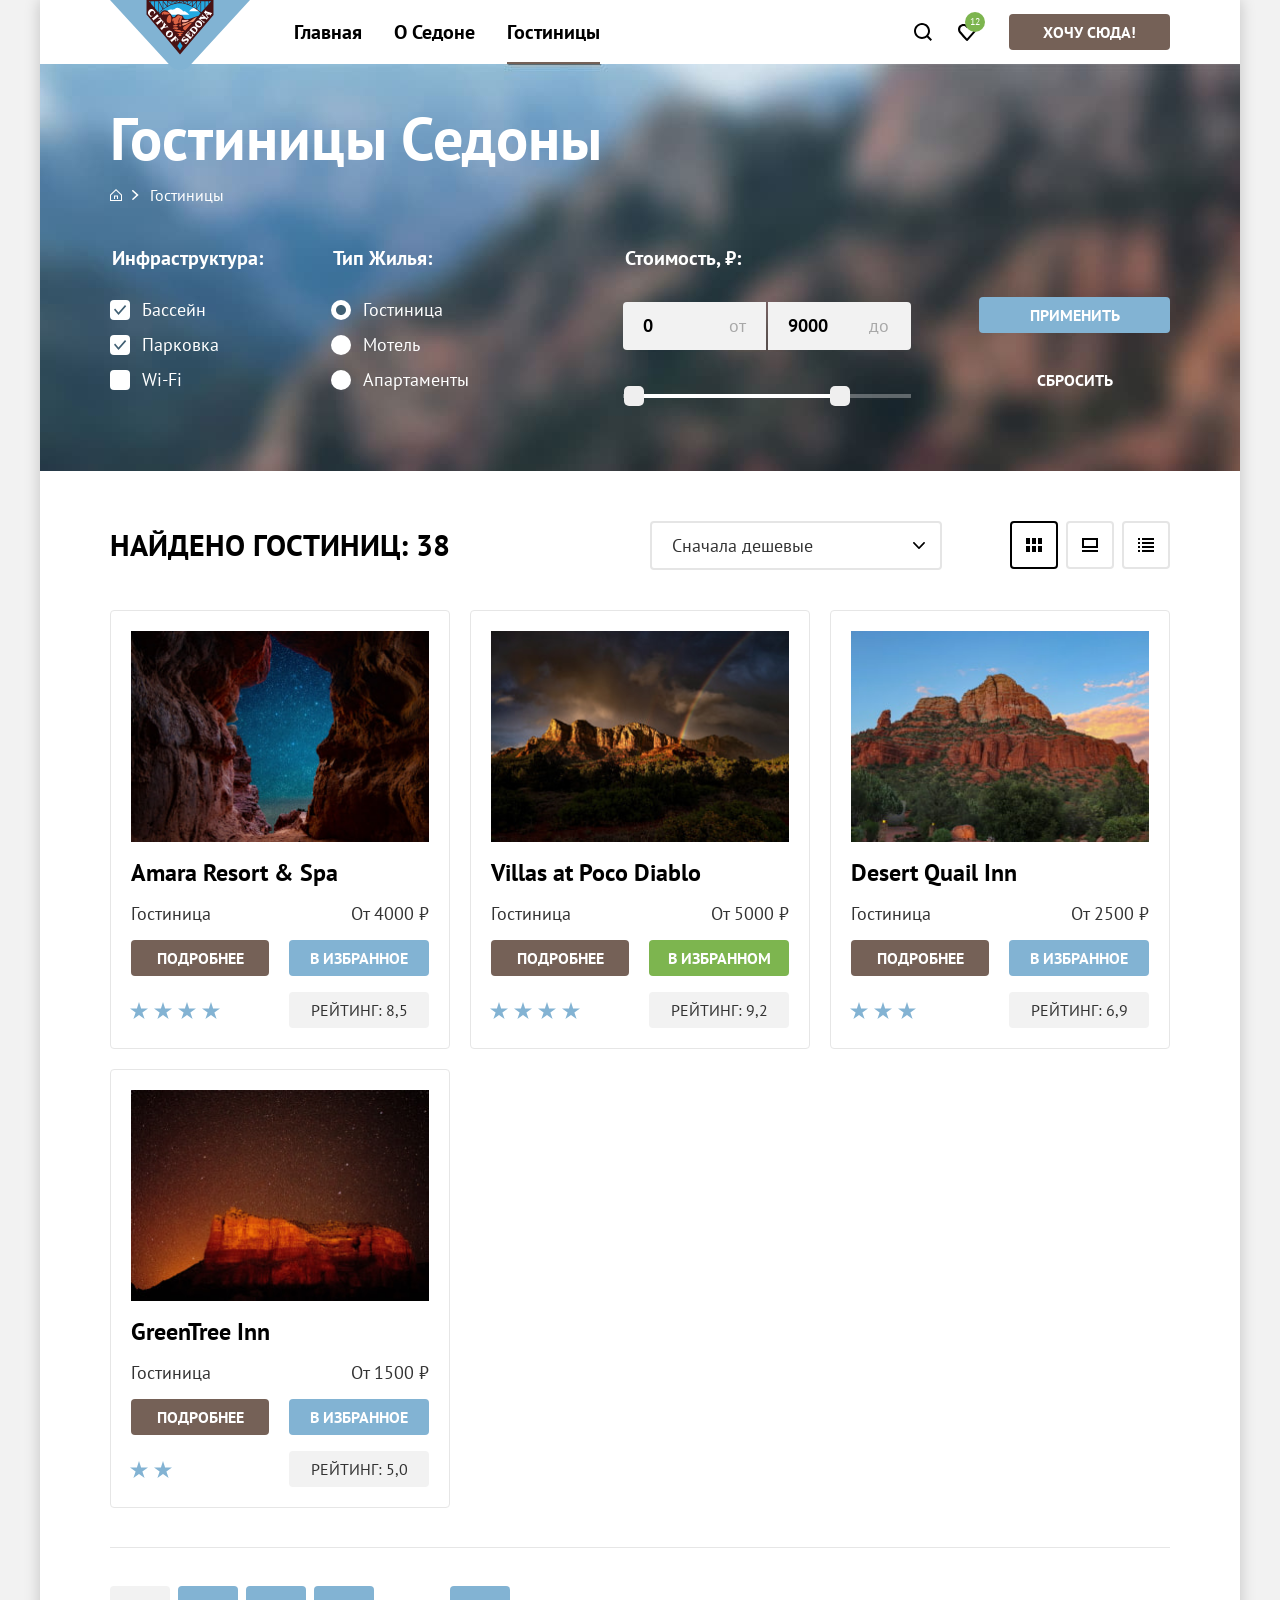
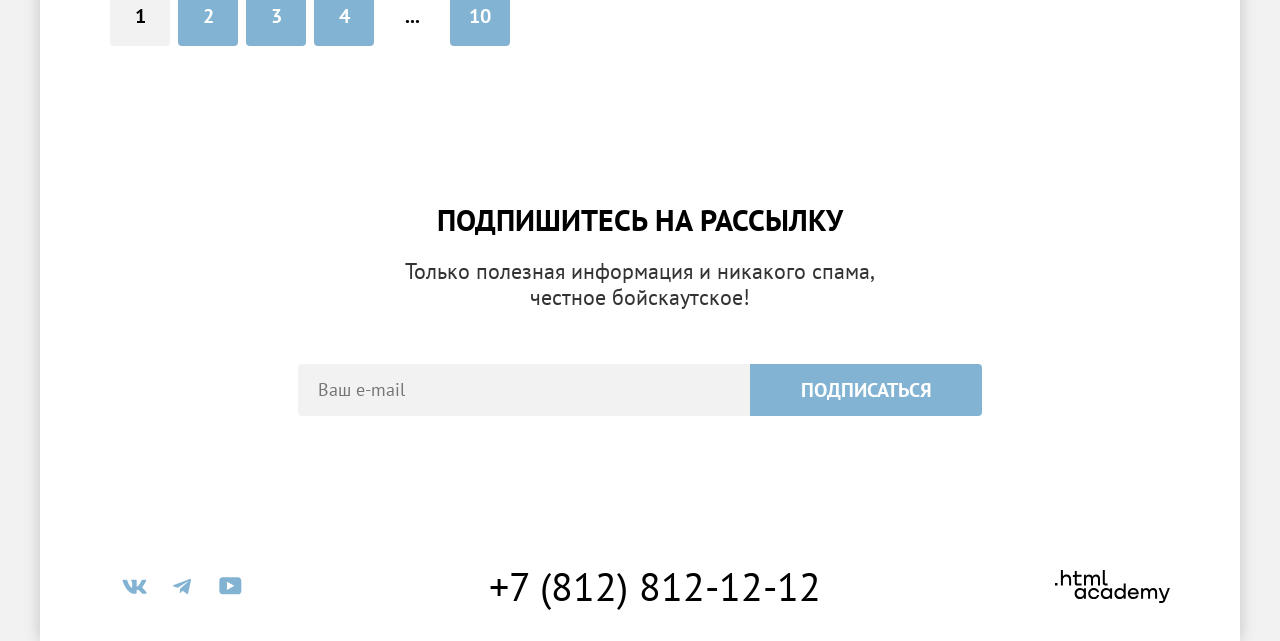
==== commit 5abf420a: "Вносит исправления после 1 попытки защиты" ====
--- a/catalog.html
+++ b/catalog.html
@@ -4,7 +4,7 @@
   <head>
     <meta charset="utf-8">
     <title>Каталог гостиниц</title>
-    <link rel="icon" href="favicon-32x32.png" sizes="32x32">
+    <link rel="icon" href="favicon.ico" sizes="32x32">
     <link rel="stylesheet" href="styles/styles.css">
   </head>
 
@@ -249,7 +249,7 @@
                 <a class="pagination__link" href="#">4</a>
               </li>
               <li class="pagination__item">
-                <a class="pagination__link" href="#">...</a>
+                <a class="pagination__link pagination__link--dots" href="#">...</a>
               </li>
               <li class="pagination__item">
                 <a class="pagination__link" href="#">10</a>
@@ -294,6 +294,9 @@
 
         <a class="page-footer__academy-link" href="https://htmlacademy.ru/intensive/htmlcss" target="_blank" rel="noopener noreferrer">
           <span class="visually-hidden">Сделано в html academy</span>
+          <svg class="page-footer__academy-logo" width="115" height="33" viewBox="0 0 115 33" fill="none" aria-hidden="true" focusable="false">
+            <path fill="currentColor" d="M0 12.9v2.6h2.5v-2.6zM11.6 4.5c-1.6 0-2.8.7-3.6 1.7h-.1V0h-2v15.5h2v-5.3c0-2.1 1.3-3.6 3.3-3.6 1.8 0 2.9 1.4 2.9 3.2v5.7h2V9.4c.1-3-1.8-4.9-4.5-4.9M26.6 4.8h-4.8V1.1h-2v3.8h-1.9v2h1.9v6c0 1.7 1 2.7 2.7 2.7h4.1v-2h-3.7c-.7 0-1.1-.4-1.1-1.1V6.8h4.8zM41.1 4.6c-1.6 0-2.9.8-3.5 2.1h-.1c-.6-1.2-1.8-2.1-3.4-2.1-1.4 0-2.5.8-3.1 1.8h-.1V4.8H29v10.6h2V10c0-2 1-3.5 2.6-3.5 1.5 0 2.4 1 2.4 2.6v6.3h2V9.8c0-2.4 1.4-3.3 2.6-3.3 1.5 0 2.4 1 2.4 2.6v6.3h2V8.9c.1-2.5-1.4-4.3-3.9-4.3M47.8 12.7c0 1.7 1 2.7 2.8 2.7h2v-2h-1.7c-.7 0-1.1-.4-1.1-1.1V0h-2zM28.9 19.7c-.9-1.1-2.2-1.8-3.9-1.8-3.1 0-5.4 2.3-5.4 5.6s2.3 5.6 5.4 5.6c1.8 0 3-.8 3.8-1.9h.1v1.6h2V18.2h-2zm-3.6 7.4c-2.2 0-3.6-1.6-3.6-3.6s1.4-3.6 3.6-3.6 3.6 1.6 3.6 3.6c0 1.9-1.4 3.6-3.6 3.6M44.2 22c-.5-2.4-2.6-4.1-5.4-4.1-3.4 0-5.6 2.5-5.6 5.6s2.2 5.6 5.6 5.6c2.8 0 4.9-1.8 5.4-4.2h-2.1c-.4 1.3-1.7 2.3-3.3 2.3-2.2 0-3.6-1.6-3.6-3.6s1.4-3.6 3.6-3.6c1.6 0 2.8 1 3.3 2.2h2.1zM55.1 19.7c-.9-1.1-2.2-1.8-3.9-1.8-3.1 0-5.4 2.3-5.4 5.6s2.3 5.6 5.4 5.6c1.8 0 3-.8 3.8-1.9h.1v1.6h2V18.2h-2zm-3.6 7.4c-2.2 0-3.6-1.6-3.6-3.6s1.4-3.6 3.6-3.6 3.6 1.6 3.6 3.6c0 1.9-1.5 3.6-3.6 3.6M68.7 19.8c-.9-1.1-2.2-1.9-3.9-1.9-3.1 0-5.4 2.3-5.4 5.6s2.2 5.6 5.4 5.6c1.7 0 3-.8 3.8-1.8h.1v1.5h2V13.4h-2zm-3.6 7.3c-2.2 0-3.6-1.6-3.6-3.6s1.4-3.6 3.6-3.6 3.6 1.6 3.6 3.6c-.1 2-1.5 3.6-3.6 3.6M78.3 17.9c-3.3 0-5.5 2.5-5.5 5.6 0 3 2.1 5.6 5.5 5.6 2.5 0 4.5-1.3 5.2-3.6h-2.1c-.5 1-1.6 1.6-3 1.6-1.9 0-3.3-1.3-3.4-2.9h8.8c.2-3.6-2-6.3-5.5-6.3m0 1.9c1.7 0 3 1 3.3 2.6h-6.5c.3-1.5 1.5-2.6 3.2-2.6M98.2 17.9c-1.6 0-2.9.8-3.6 2h-.1c-.6-1.2-1.8-2-3.4-2-1.4 0-2.5.7-3.1 1.8v-1.5h-1.9v10.6h2v-5.4c0-2 1-3.4 2.6-3.5 1.5 0 2.4 1 2.4 2.6v6.3h2v-5.6c0-2.4 1.4-3.3 2.6-3.3 1.5 0 2.4 1 2.4 2.6v6.3h2v-6.5c.1-2.6-1.4-4.4-3.9-4.4M109.4 27l-3.6-8.9h-2.2l4.8 11.6c-.3.9-.7 1.2-1.7 1.2h-2.5v2h2.5c1.8 0 2.8-.8 3.5-2.6l4.7-12.2h-2.1z" />
+          </svg>
         </a>
       </footer>
     </div>
--- a/styles/styles.css
+++ b/styles/styles.css
@@ -15,38 +15,38 @@
 }
 
 :root {
-  --font-family: "PT Sans", Arial,sans-serif;
-	--texts-second: #333333;
-	--texts-error: #ff5757;
-	--texts-hover: #756157;
-	--texts-active: rgba(117, 97, 87, 0.3);
-	--texts-texts-basic: #000000;
-	--texts-background-default: #ffffff;
-	--texts-background-small: rgba(255, 255, 255, 0.3);
-	--texts-background-hover: rgba(255, 255, 255, 0.6);
-	--texts-background-active: rgba(255, 255, 255, 0.3);
-	--buttons-basic: #756157;
-	--buttons-second: #82b3d3;
-	--buttons-select: #7db54f;
-	--buttons-disabled: #e5e5e5;
-	--buttons-brown-hover: #615048;
-	--buttons-blue-hover: #68a2ca;
-	--buttons-green-hover: #6c9e42;
-	--background-basic-1: #ffffff;
-	--background-basic-2: rgba(0, 0, 0, 0.3);
-	--background-basic-3: #82b3d3;
-	--background-second-1: rgba(131, 179, 211, 0.12);
-	--background-second-2: rgba(131, 179, 211, 0.2);
-	--icons-basic: #000000;
-	--icons-second: #83b3d3;
-	--icons-text: #7db54f;
-	--icons-hover: #756157;
-	--icons-active: rgba(117, 97, 87, 0.3);
-	--icons-second-hover: #68a2ca;
-	--icons-second-active: rgba(104, 162, 202, 0.3);
-	--forms-inputs: #3f5e72;
-	--forms-elements-1: #e5e5e5;
-	--forms-elements-2: #f2f2f2;
+  --font-family: "PT Sans";
+  --texts-second: #333333;
+  --texts-error: #ff5757;
+  --texts-hover: #756157;
+  --texts-active: rgba(117, 97, 87, 0.3);
+  --texts-texts-basic: #000000;
+  --texts-background-default: #ffffff;
+  --texts-background-small: rgba(255, 255, 255, 0.3);
+  --texts-background-hover: rgba(255, 255, 255, 0.6);
+  --texts-background-active: rgba(255, 255, 255, 0.3);
+  --buttons-basic: #756157;
+  --buttons-second: #82b3d3;
+  --buttons-select: #7db54f;
+  --buttons-disabled: #e5e5e5;
+  --buttons-brown-hover: #615048;
+  --buttons-blue-hover: #68a2ca;
+  --buttons-green-hover: #6c9e42;
+  --background-basic-1: #ffffff;
+  --background-basic-2: rgba(0, 0, 0, 0.3);
+  --background-basic-3: #82b3d3;
+  --background-second-1: rgba(131, 179, 211, 0.12);
+  --background-second-2: rgba(131, 179, 211, 0.2);
+  --icons-basic: #000000;
+  --icons-second: #83b3d3;
+  --icons-text: #7db54f;
+  --icons-hover: #756157;
+  --icons-active: rgba(117, 97, 87, 0.3);
+  --icons-second-hover: #68a2ca;
+  --icons-second-active: rgba(104, 162, 202, 0.3);
+  --forms-inputs: #3f5e72;
+  --forms-elements-1: #e5e5e5;
+  --forms-elements-2: #f2f2f2;
 }
 
 *,
@@ -62,14 +62,14 @@
 }
 
 .page {
-  margin: 0;
-  font-family: var(--font-family);
+  width: 1200px;
+  margin: 0 auto;
+  font-family: var(--font-family), "Arial", sans-serif;
   font-weight: 400;
   font-size: 22px;
   line-height: 26px;
   color: var(--texts-texts-basic);
-
-
+  background-color: var(--forms-elements-2);
 }
 
 .visually-hidden {
@@ -84,8 +84,6 @@
 }
 
 .page-container {
-  width: 1200px;
-  margin: 0 auto;
   display: flex;
   flex-direction: column;
   min-height: 100vh;
@@ -100,7 +98,7 @@
 .btn {
   border-radius: 4px;
   padding: 8px 34px;
-  font-family: var(--font-family);
+  font-family: var(--font-family), "Arial", sans-serif;
   font-weight: 700;
   font-size: 16px;
   line-height: 20px;
@@ -125,6 +123,7 @@
 
 .subscription__btn {
   min-width: 232px;
+  border-radius: 0 4px 4px 0;
 }
 
 .subscription__btn,
@@ -143,7 +142,7 @@
 .card__rating {
   background-color: var(--forms-elements-2);
   font-weight: 400;
-  color: var(--texts-texts-basic)
+  color: var(--texts-second);
 }
 
 .list {
@@ -161,6 +160,7 @@
   margin-right: 28px;
   margin-bottom: -6px;
   z-index: 1;
+  flex-shrink: 0;
 }
 
 .page-header__logo-img {
@@ -170,6 +170,7 @@
 .navigation {
   display: flex;
   flex-grow: 1;
+  flex-wrap: wrap;
 }
 
 .navigation__list {
@@ -240,7 +241,7 @@
   border-radius: 100vh;
   padding: 5px;
 
-  position:absolute;
+  position: absolute;
   left: 45%;
   top: 12px;
 }
@@ -260,7 +261,7 @@
 .section-subtitle,
 .section-text,
 .inner-header__title {
-  margin: 0
+  margin: 0;
 }
 
 .transition-text__title {
@@ -291,10 +292,10 @@
 }
 
 .section-subtitle {
-font-size: 24px;
-line-height: 28px;
-text-align: center;
-text-transform: uppercase;
+  font-size: 24px;
+  line-height: 28px;
+  text-align: center;
+  text-transform: uppercase;
 }
 
 .advantages__list {
@@ -306,16 +307,18 @@
 .advantages__item:not(.advantages__wrapper--wide) {
   display: flex;
   flex-direction: column;
-  justify-content: space-between;
-  align-items:center;
-  max-height: 385px;
-  padding: 113px 85px;
+  justify-content: center;
+  align-items: center;
+  min-height: 385px;
+  padding: 60px 85px;
 }
 
 .advantages__wrapper--wide {
   grid-column: 1 / -1;
   display: grid;
   grid-template-columns: repeat(3, 1fr);
+  color: var(--texts-background-default);
+  background-color: var(--buttons-second);
 }
 
 .advantages--wide {
@@ -359,23 +362,16 @@
   background-color: var(--texts-background-small);
 }
 
-.advantages__item--nopic:nth-child(odd) {
+.advantages__item:not(.advantages__wrapper--wide):nth-child(even) {
   background-color: var(--background-second-1);
 }
 
-.advantages__item--nopic:nth-child(even) {
+.advantages__item:not(.advantages__wrapper--wide):nth-child(odd) {
   background-color: var(--background-second-2);
 }
 
 .advantages__img {
   display: block;
-}
-
-.advantages__wrapper--wide {
-  color: var(--texts-background-default);
-  background-color: var(--buttons-second);
-  grid-column: 1 / -1;
-  flex-direction: row;
 }
 
 .service__wrapper {
@@ -398,12 +394,12 @@
 }
 
 .service__item {
-  padding: 80px 85px;
+  padding: 186px 40px 80px;
   min-height: 385px;
   display: flex;
   flex-direction: column;
   justify-content: end;
-
+  overflow-wrap: break-word;
   background-repeat: no-repeat;
   background-position: center 80px;
 }
@@ -448,10 +444,10 @@
   color: var(--texts-second);
 }
 
- .section-text--wide {
+.section-text--wide {
   color: var(--texts-background-default);
   max-width: 240px;
- }
+}
 
 .subscription {
   padding: 96px 258px 104px;
@@ -483,7 +479,7 @@
   margin-bottom: 54px;
 }
 
- .subscription__input {
+.subscription__input {
   font-size: 18px;
   line-height: 24px;
   width: 452px;
@@ -492,17 +488,15 @@
   border-radius: 4px 0 0 4px;
   padding: 14px 20px;
   font-family: inherit;
- }
-
- .subscription__input:not(:disabled):hover,
- .price-control__input:not(:disabled):hover,
- .subscription__input:not(:disabled):focus-visible,
- .price-control__input:not(:disabled):focus-visible {
+}
+
+.subscription__input:not(:disabled):hover,
+.modal-form__input:not(:disabled):hover,
+.modal-form__counter-input:not(:disabled):hover,
+.price-control__input:not(:disabled):hover,
+.subscription__input:not(:disabled):focus-visible,
+.price-control__input:not(:disabled):focus-visible {
   background-color: #e6e6e6;
- }
-
-.subscription__btn {
-  border-radius: 0 4px 4px 0;
 }
 
 .page-footer {
@@ -549,14 +543,14 @@
   mask-image: url("../images/icons/youtube.svg");
 }
 
- .page-footer__tel-link {
+.page-footer__tel-link {
   font-size: 40px;
   line-height: 40px;
   text-align: center;
   text-transform: uppercase;
   text-decoration: none;
   color: var(--texts-texts-basic);
- }
+}
 
 .page-footer__tel-link:hover,
 .page-footer__tel-link:focus-visible {
@@ -567,24 +561,21 @@
   color: var(--texts-active);
 }
 
-.page-footer__academy-link::after {
-  content: "";
-  mask-image: url("../images/logos/academy.svg");
-  mask-repeat: no-repeat;
-  mask-position: center;
+.page-footer__academy-link {
+  color: var(--texts-texts-basic);
+}
+
+.page-footer__academy-logo {
   display: block;
-  width: 115px;
-  height: 33px;
-  background-color: var(--texts-texts-basic);
-}
-
-.page-footer__academy-link:hover::after,
-.page-footer__academy-link:focus-visible::after {
-  background-color: var(--texts-hover);
-}
-
-.page-footer__academy-link:active::after {
-  background-color: var(--texts-active);
+}
+
+.page-footer__academy-link:hover,
+.page-footer__academy-link:focus-visible {
+  color: var(--texts-hover);
+}
+
+.page-footer__academy-link:active {
+  color: var(--texts-active);
 }
 
 .hotels-filter {
@@ -601,21 +592,21 @@
   margin-bottom: 40px;
 }
 
- .inner-header__title {
+.inner-header__title {
   font-size: 60px;
   line-height: 78px;
   color: var(--texts-background-default);
   margin-bottom: 8px;
- }
-
- .breadcrumbs__list {
+}
+
+.breadcrumbs__list {
   font-size: 16px;
   line-height: 21px;
   color: var(--texts-background-default);
   display: flex;
   flex-wrap: wrap;
   gap: 10px;
- }
+}
 
 .breadcrumbs__item:not(:last-child) {
   position: relative;
@@ -642,11 +633,11 @@
   right: 0;
 }
 
- .filter-form {
+.filter-form {
   color: var(--texts-background-default);
 
   display: flex;
- }
+}
 
 .filter-group {
   margin: 0;
@@ -660,31 +651,36 @@
   margin-right: 142px;
 }
 
- .filter-group__title {
+.filter-group__title {
   font-size: 20px;
   font-weight: 700;
   line-height: 24px;
   text-transform: capitalize;
   margin-bottom: 28px;
- }
+}
 
 .filter-group--price .filter-group__title {
   margin-bottom: 32px;
 }
 
+.filter-group__item {
+  display: flex;
+  align-items: center;
+}
+
 .filter-group__item:not(:last-child) {
   margin-bottom: 12px;
 }
 
 .filter-group__checkbox,
 .filter-group__radio {
-  margin: 1.5px 12px 1.5px 0;
+  margin: 0;
+  flex-shrink: 0;
   appearance: none;
   width: 20px;
   height: 20px;
   background-color: var(--texts-background-default);
   display: inline-block;
-  vertical-align: middle;
   background-repeat: no-repeat;
   background-position: center;
 }
@@ -706,10 +702,11 @@
   background-image: url("../images/icons/radio-tick.svg");
 }
 
- .filter-group__label {
+.filter-group__label {
+  padding-left: 12px;
   font-size: 18px;
   line-height: 23px;
- }
+}
 
 .filter-group--price {
   width: 288px;
@@ -725,7 +722,7 @@
   position: relative;
 }
 
- .price-control__label {
+.price-control__label {
   position: absolute;
   top: 12px;
   right: 20px;
@@ -735,9 +732,9 @@
   text-align: right;
   opacity: 0.3;
   text-transform: lowercase;
- }
-
- .price-control__input {
+}
+
+.price-control__input {
   display: block;
   width: 143px;
   padding: 12px 20px;
@@ -748,12 +745,12 @@
   border: none;
   font-family: inherit;
 
-  -moz-appearance: textfield;
- }
+  appearance: textfield;
+}
 
 .price-control__input::-webkit-outer-spin-button,
 .price-control__input::-webkit-inner-spin-button {
-  -webkit-appearance: none;
+  appearance: none;
   margin: 0;
 }
 
@@ -842,18 +839,19 @@
 
   width: 292px;
   height: 49px;
-  padding: 12px 20px;
+  padding: 12px 47px 12px 20px;
   border-radius: 4px;
   border: 2px solid var(--buttons-disabled);
 
   background-image: url("../images/icons/select-arrow.svg");
   background-repeat: no-repeat;
   background-position: right 15px center;
+  background-color: var(--background-basic-1);
   cursor: pointer;
 }
 
 .sort__option {
-  font-family: var(--font-family);
+  font-family: var(--font-family), "Arial", sans-serif;
   color: var(--texts-second);
 }
 
@@ -902,7 +900,7 @@
 
 .catalog__list::after {
   content: "";
-  position:absolute;
+  position: absolute;
   display: block;
   width: 100%;
   height: 1px;
@@ -910,7 +908,7 @@
   bottom: -40px;
 }
 
- .card {
+.card {
   border: 1px solid #e6e6e6;
   border-radius: 4px;
   padding: 20px;
@@ -919,7 +917,7 @@
   grid-template-columns: 138px 140px;
   grid-template-rows: 212px 1fr repeat(3, min-content);
   gap: 16px 20px;
- }
+}
 
 .card__image-link {
   grid-column: 1 / -1;
@@ -929,16 +927,16 @@
   display: block;
 }
 
- .card__title-link {
+.card__title-link {
   color: var(--texts-texts-basic);
   text-decoration: none;
   grid-column: 1 / -1;
- }
-
- .card__title {
+}
+
+.card__title {
   text-align: left;
   text-transform: none;
- }
+}
 
 .card__housing-type,
 .card__price {
@@ -991,17 +989,13 @@
   width: 120px;
 }
 
-.card__rating {
-  color: var(--texts-second);
-}
-
 .pagination__list {
   display: flex;
   flex-wrap: wrap;
   gap: 8px;
 }
 
- .pagination__link {
+.pagination__link {
   display: block;
   padding: 12px;
   text-align: center;
@@ -1009,17 +1003,23 @@
   height: 60px;
   border-radius: 4px;
   font-size: 20px;
+  font-weight: 700;
   line-height: 36px;
   text-transform: uppercase;
   text-decoration: none;
   color: var(--texts-background-default);
   background-color: var(--buttons-second);
- }
-
- .pagination__link--current {
+}
+
+.pagination__link--dots {
+  background-color: var(--background-basic-1);
+  color: var(--texts-texts-basic);
+}
+
+.pagination__link--current {
   color: var(--texts-texts-basic);
   background-color: var(--forms-elements-2);
- }
+}
 
 .page-header__logo-link:not(:disabled):hover,
 .navigation__link:not(.navigation__link--current):not(:disabled):hover,
@@ -1042,19 +1042,19 @@
 .navigation-user__btn:not(.btn--disabled):hover,
 .btn--popup:not(:disabled):hover,
 .btn--more:not(.btn--disabled):hover {
-   background-color: var(--buttons-brown-hover);
+  background-color: var(--buttons-brown-hover);
 }
 
 .navigation-user__btn:not(.btn--disabled):active,
 .btn--popup:not(:disabled):active,
 .btn--more:not(.btn--disabled):active {
-   color: var(--texts-background-small);
+  color: var(--texts-background-small);
 }
 
 .navigation-user__btn:not(.btn--disabled):focus-visible,
 .btn--popup:not(:disabled):focus-visible,
 .btn--more:not(.btn--disabled):focus-visible {
-   background-color: var(--buttons-brown-hover);
+  background-color: var(--buttons-brown-hover);
 }
 
 .btn:disabled,
@@ -1173,6 +1173,7 @@
   border: none;
   box-shadow: 0 25px 50px 0 rgba(0, 0, 0, 0.15);
   background: var(--texts-background-default);
+  padding: 0;
 }
 
 .modal::backdrop {
@@ -1186,7 +1187,7 @@
 
 .modal__close-btn {
   position: absolute;
-  right: 0;
+  right: 52px;
   width: 52px;
   height: 52px;
   border-radius: 50%;
@@ -1215,7 +1216,7 @@
 
 .modal-form {
   display: grid;
-  grid-template-columns: 137px 110px 1fr 110px;
+  grid-template-columns: 137px 110px minmax(0, 1fr) 110px;
   grid-template-rows: repeat(6, minmax(48px, min-content));
 }
 
@@ -1233,11 +1234,10 @@
   border-radius: 4px;
   padding: 12px 40px 12px 20px;
   background-color: var(--forms-elements-2);
-
   font-size: 18px;
   line-height: 24px;
   font-weight: 700;
-
+  font-family: var(--font-family), "Arial", sans-serif;
   background-image: url("../images/icons/calendar.svg");
   background-repeat: no-repeat;
   background-position: right 20px center;
@@ -1249,16 +1249,17 @@
   border-radius: 4px;
   background-color: var(--forms-elements-2);
   padding: 14px 10px;
-
+  font-family: var(--font-family), "Arial", sans-serif;
   font-size: 18px;
   line-height: 24px;
   font-weight: 700;
   text-align: center;
+  appearance: textfield;
 }
 
 .modal-form__counter-input::-webkit-outer-spin-button,
 .modal-form__counter-input::-webkit-inner-spin-button {
-  -webkit-appearance: none;
+  appearance: none;
   margin: 0;
 }
 
@@ -1268,6 +1269,7 @@
   border: none;
   cursor: pointer;
   position: relative;
+  background-color: transparent;
 }
 
 .modal-form__counter-btn::after {
@@ -1313,12 +1315,16 @@
   font-size: 16px;
   line-height: 21px;
   color: var(--texts-second);
+  margin-top: 3px;
 }
 
 .modal-form__submit-btn {
   grid-column: 1 / -1;
   margin-top: 48px;
-  min-height: 48px;
+  min-height: 60px;
+  border-radius: 10px;
+  font-size: 20px;
+  line-height: 24px;
 }
 
 .tooltip {
@@ -1334,6 +1340,7 @@
   background-color: var(--icons-second);
   cursor: pointer;
 }
+
 .tooltip__toggle:hover,
 .tooltip__toggle:focus-visible {
   opacity: 0.8;
@@ -1364,15 +1371,12 @@
   background-color: var(--texts-second);
   box-shadow: 0 15px 30px 0 var(--background-basic-2);
   padding: 18px;
-
   font-size: 16px;
   line-height: 20px;
   color: var(--texts-background-default);
-
   top: calc(100% + 15px);
   left: 50%;
   transform: translateX(-50%);
-
   opacity: 0;
   pointer-events: none;
   transition: opacity 0.3s ease-in-out;
@@ -1386,14 +1390,13 @@
 }
 
 .tooltip__text::before {
-  content: '';
+  content: "";
   position: absolute;
   width: 0;
   height: 0;
   border-left: 9.5px solid transparent;
   border-right: 9.5px solid transparent;
   border-bottom: 10px solid var(--texts-second);
-
   top: -10px;
   left: 50%;
   transform: translateX(-50%);
@@ -1425,3 +1428,6 @@
   opacity: 0.1;
   cursor: not-allowed;
 }
+}
+}
+}
